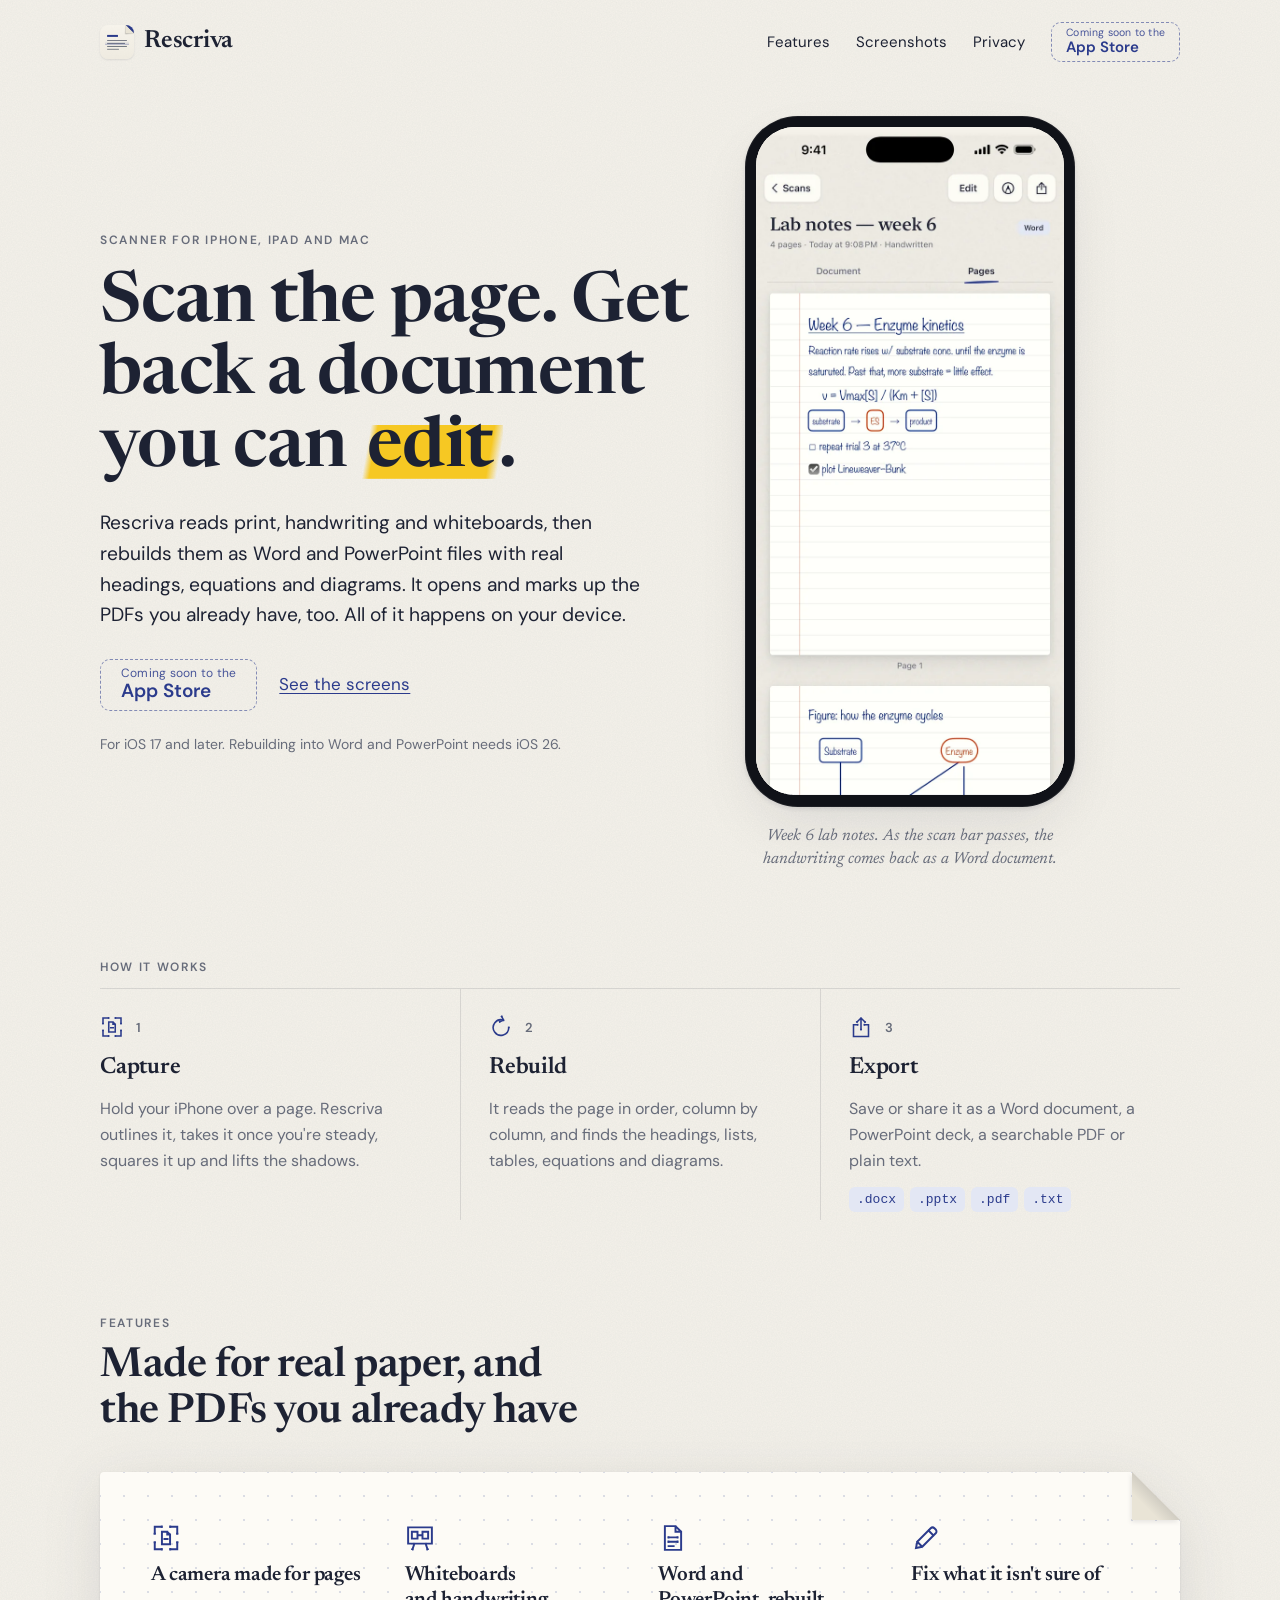
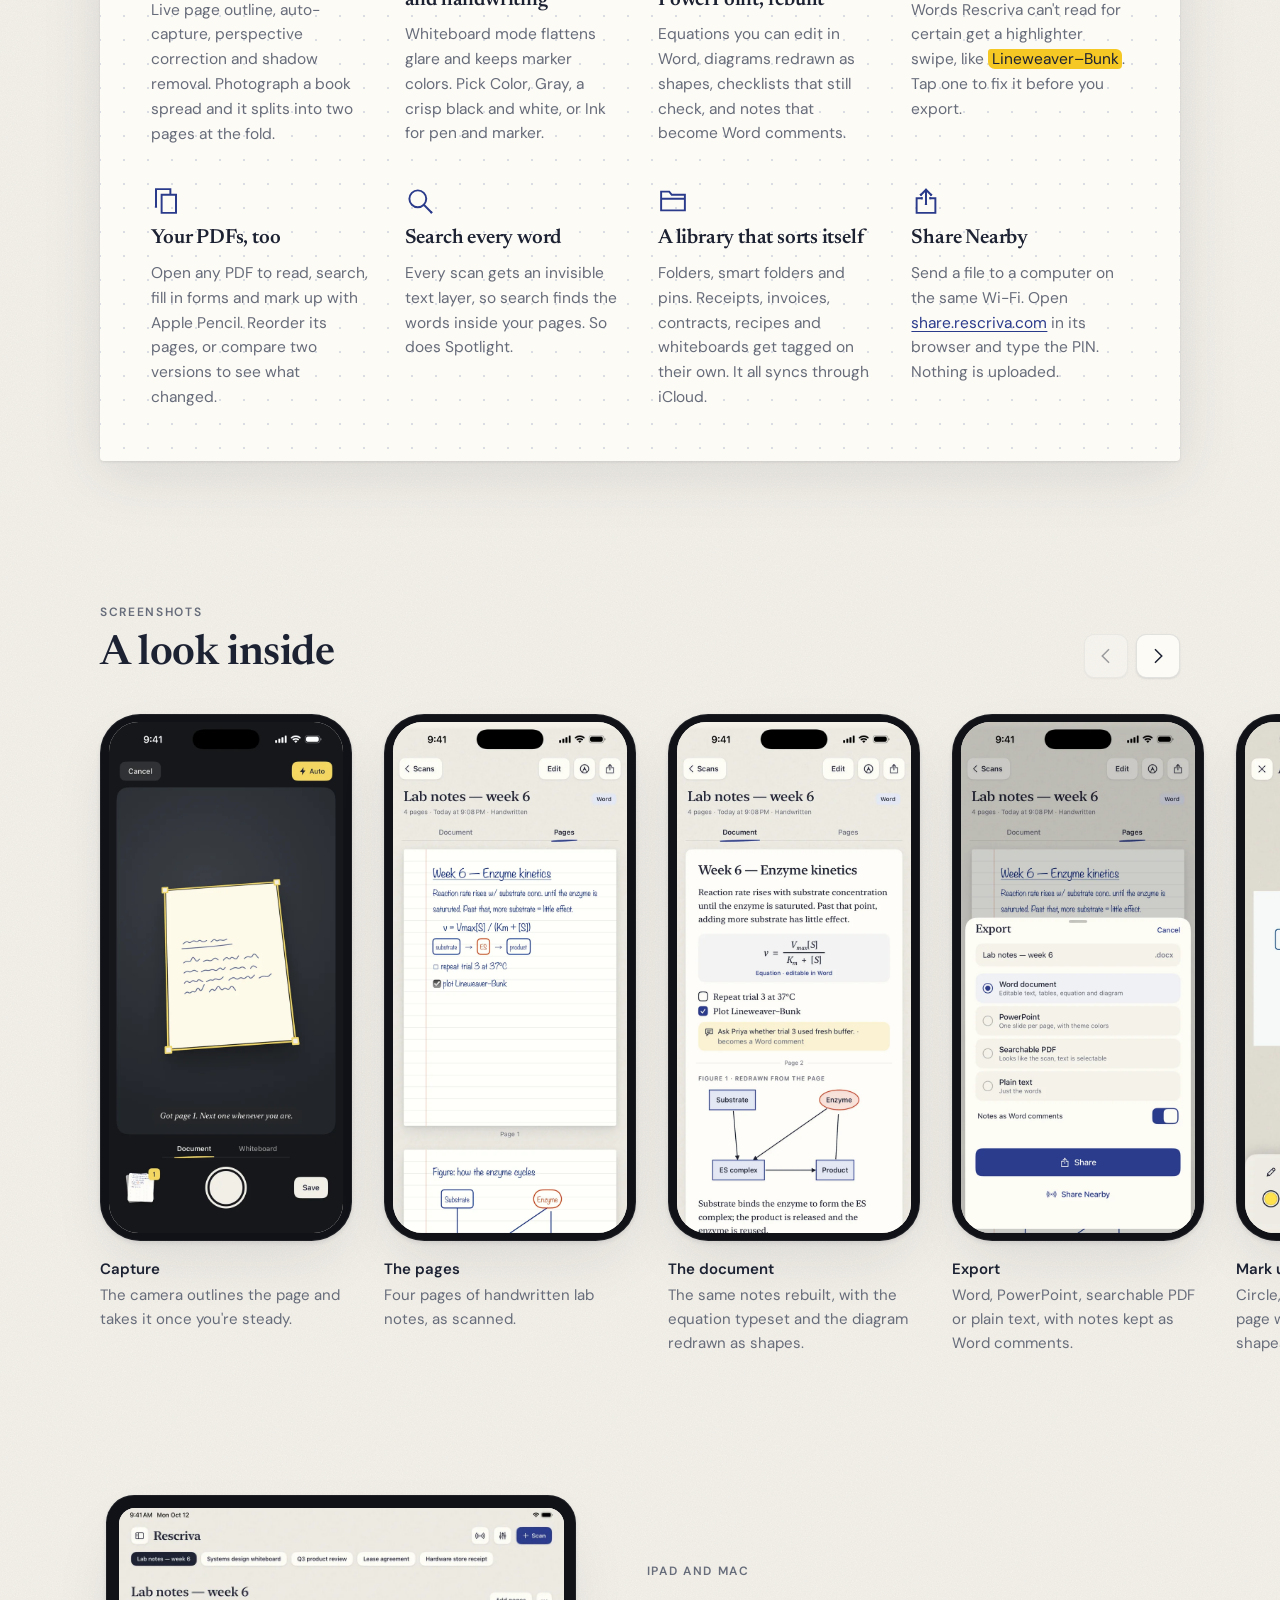
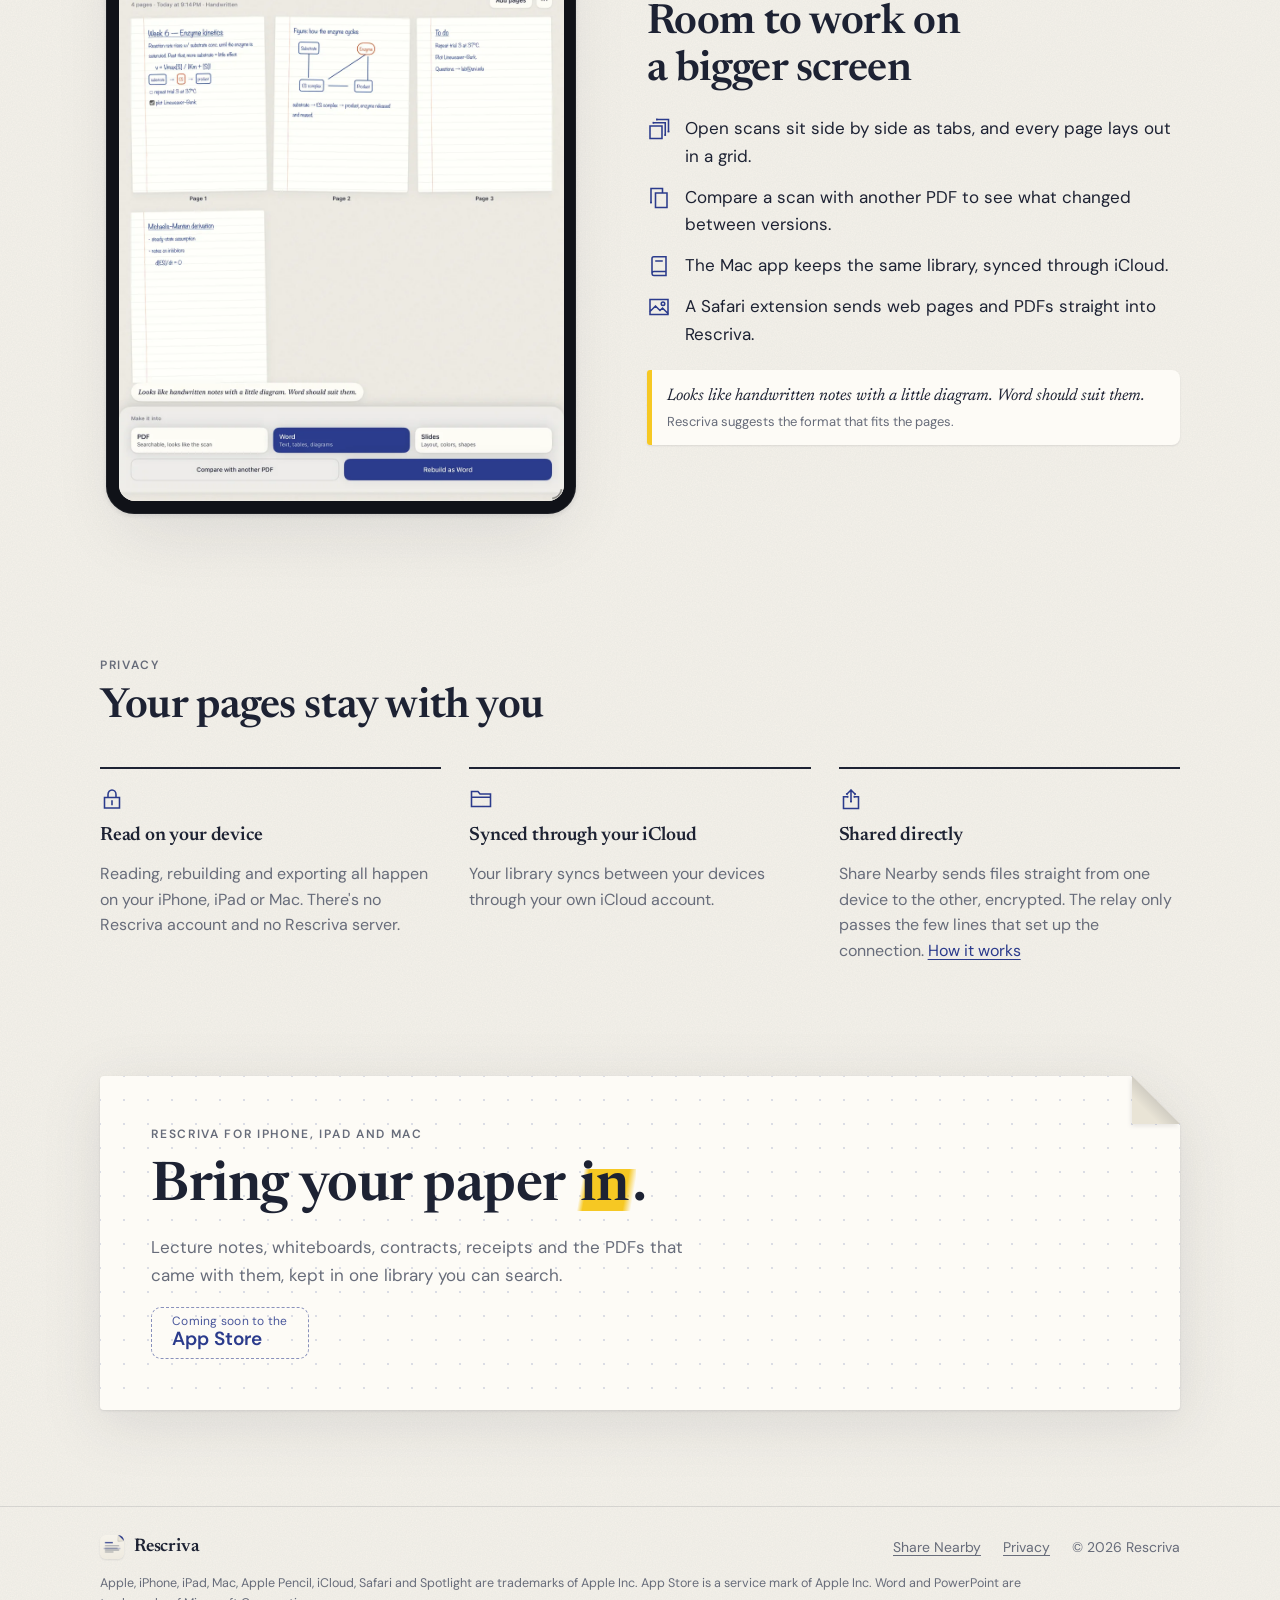
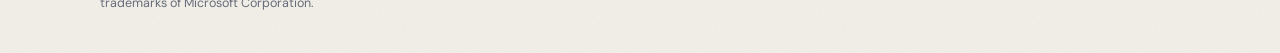
==== Website/index.html @ d802e625 "Website" ====
<!doctype html>
<html lang="en">
<head>
<meta charset="utf-8">
<meta name="viewport" content="width=device-width, initial-scale=1, viewport-fit=cover">
<title>Rescriva</title>
<meta name="description" content="Rescriva scans pages, handwriting and whiteboards on iPhone, iPad and Mac and rebuilds them as editable Word and PowerPoint files or searchable PDFs, all on your device.">
<link rel="canonical" href="https://rescriva.com/">
<meta name="theme-color" content="#F5F2EA" media="(prefers-color-scheme: light)">
<meta name="theme-color" content="#222625" media="(prefers-color-scheme: dark)">
<meta property="og:type" content="website">
<meta property="og:url" content="https://rescriva.com/">
<meta property="og:title" content="Rescriva">
<meta property="og:description" content="Scan the page. Get back a document you can edit. For iPhone, iPad and Mac.">
<meta property="og:image" content="https://rescriva.com/assets/og.png">
<meta property="og:image:width" content="1200">
<meta property="og:image:height" content="630">
<meta name="twitter:card" content="summary_large_image">
<link rel="icon" href="assets/icon.svg" type="image/svg+xml">
<link rel="apple-touch-icon" href="assets/apple-touch-icon.png">
<link rel="preconnect" href="https://fonts.googleapis.com">
<link rel="preconnect" href="https://fonts.gstatic.com" crossorigin>
<link rel="stylesheet" href="https://fonts.googleapis.com/css2?family=DM+Sans:opsz,wght@9..40,400;9..40,500;9..40,600&family=Newsreader:ital,opsz,wght@0,6..72,400;0,6..72,500;0,6..72,600;1,6..72,400&display=swap">
<style>
/* Layout: one sheet of paper on the desk. A 1120px column; the hero sets copy beside a phone,
   features sit on a dot-grid sheet with its corner folded, screenshots run along a shelf. */
:root {
  /* Colour: Rescriva's paper (light) palette, from scanner/Design/RescrivaTheme.swift */
  --stock: #F5F2EA;
  --vellum: #FDFBF6;
  --carbon: #1D2233;
  --graphite: #676C7A;
  --ink: #2B3B8C;
  --on-ink: #FDFBF6;
  --blue-pencil: #5A7BD0;
  --wash: #E3E7F4;
  --highlighter: #F6C823;
  --marker-ink: #B88A00;
  --print-ink: #1D2233;
  --flap: #E9E4D6;
  --rule: rgba(29, 34, 51, .12);
  --dot: rgba(43, 59, 140, .16);
  --shade: rgba(29, 34, 51, .10);
  --bezel: #101218;
  --grain: url("data:image/svg+xml,%3Csvg xmlns='http://www.w3.org/2000/svg' width='220' height='220'%3E%3Cfilter id='n'%3E%3CfeTurbulence type='fractalNoise' baseFrequency='.8' numOctaves='3' stitchTiles='stitch'/%3E%3CfeColorMatrix values='0 0 0 0 .11 0 0 0 0 .13 0 0 0 0 .2 0 0 0 .07 0'/%3E%3C/filter%3E%3Crect width='100%25' height='100%25' filter='url(%23n)'/%3E%3C/svg%3E");
  --light-img: block;
  --dark-img: none;

  /* Type: New York where the system has it (Apple devices), Newsreader elsewhere; DM Sans for the interface */
  --serif: ui-serif, "New York", "Newsreader", Georgia, serif;
  --sans: "DM Sans", -apple-system, BlinkMacSystemFont, "Segoe UI", Roboto, sans-serif;
  --mono: ui-monospace, "SF Mono", Menlo, Consolas, monospace;

  --radius: 10px;
  --ease: cubic-bezier(.22, .8, .24, 1);
  color-scheme: light;
}
@media (prefers-color-scheme: dark) {
  :root:not([data-theme="light"]) {
    --stock: #222625; --vellum: #2C302F; --carbon: #ECE9E1; --graphite: #A3A79F;
    --ink: #A9BAF2; --on-ink: #1D2233; --blue-pencil: #87A1EA; --wash: #343A4C;
    --highlighter: #F2D660; --marker-ink: #F2D660; --flap: #3A3F3D;
    --rule: rgba(236, 233, 225, .14); --dot: rgba(169, 186, 242, .16); --shade: rgba(0, 0, 0, .35);
    --bezel: #0B0C0E;
    --grain: url("data:image/svg+xml,%3Csvg xmlns='http://www.w3.org/2000/svg' width='220' height='220'%3E%3Cfilter id='n'%3E%3CfeTurbulence type='fractalNoise' baseFrequency='.8' numOctaves='3' stitchTiles='stitch'/%3E%3CfeColorMatrix values='0 0 0 0 .93 0 0 0 0 .91 0 0 0 0 .88 0 0 0 .05 0'/%3E%3C/filter%3E%3Crect width='100%25' height='100%25' filter='url(%23n)'/%3E%3C/svg%3E");
    --light-img: none; --dark-img: block;
    color-scheme: dark;
  }
}
:root[data-theme="dark"] {
  --stock: #222625; --vellum: #2C302F; --carbon: #ECE9E1; --graphite: #A3A79F;
  --ink: #A9BAF2; --on-ink: #1D2233; --blue-pencil: #87A1EA; --wash: #343A4C;
  --highlighter: #F2D660; --marker-ink: #F2D660; --flap: #3A3F3D;
  --rule: rgba(236, 233, 225, .14); --dot: rgba(169, 186, 242, .16); --shade: rgba(0, 0, 0, .35);
  --bezel: #0B0C0E;
  --grain: url("data:image/svg+xml,%3Csvg xmlns='http://www.w3.org/2000/svg' width='220' height='220'%3E%3Cfilter id='n'%3E%3CfeTurbulence type='fractalNoise' baseFrequency='.8' numOctaves='3' stitchTiles='stitch'/%3E%3CfeColorMatrix values='0 0 0 0 .93 0 0 0 0 .91 0 0 0 0 .88 0 0 0 .05 0'/%3E%3C/filter%3E%3Crect width='100%25' height='100%25' filter='url(%23n)'/%3E%3C/svg%3E");
  --light-img: none; --dark-img: block;
  color-scheme: dark;
}

*, *::before, *::after { box-sizing: border-box; }
html { -webkit-text-size-adjust: 100%; scroll-behavior: smooth; }
body {
  margin: 0;
  background-color: var(--stock);
  background-image: var(--grain);
  color: var(--carbon);
  font: 400 17px/1.6 var(--sans);
  -webkit-font-smoothing: antialiased;
  overflow-x: hidden;
}
img { max-width: 100%; display: block; }
a { color: var(--ink); text-decoration-thickness: 1px; text-underline-offset: .2em; }
a:hover { text-decoration-thickness: 2px; }
:focus-visible { outline: 2px solid var(--blue-pencil); outline-offset: 3px; border-radius: 4px; }
h1, h2, h3 { font-family: var(--serif); font-weight: 600; color: var(--carbon); text-wrap: balance; margin: 0; letter-spacing: -.01em; }
p { margin: 0; }

.wrap { max-width: 1120px; margin-inline: auto; padding-inline: 20px; }
.label {
  font: 600 12px/1.2 var(--sans);
  letter-spacing: .14em;
  text-transform: uppercase;
  color: var(--graphite);
}
.section { padding-block: 72px; }
.section-head { display: grid; gap: 12px; max-width: 40rem; margin-bottom: 36px; }
.section-head h2 { font-size: clamp(1.9rem, 3.4vw, 2.6rem); line-height: 1.12; }
.section-head p { color: var(--graphite); }

/* The highlighter: the one marker. Type on it is always print ink. */
mark {
  color: var(--print-ink);
  background: linear-gradient(100deg, transparent .2em, var(--highlighter) .3em, var(--highlighter) calc(100% - .25em), transparent calc(100% - .1em));
  background-size: 100% 78%;
  background-position: 0 70%;
  background-repeat: no-repeat;
  padding-inline: .14em;
  margin-inline: -.06em;
  -webkit-box-decoration-break: clone;
  box-decoration-break: clone;
}
.flag { color: var(--print-ink); background: var(--highlighter); border-radius: 3px 6px 4px 7px; padding: 0 .22em; white-space: nowrap; }

.ink { width: 24px; height: 24px; flex: none; color: var(--ink); }

/* Header */
.top { padding-block: 22px; }
.top .wrap { display: flex; align-items: center; justify-content: space-between; gap: 16px; }
.brand { display: inline-flex; align-items: center; gap: 10px; text-decoration: none; color: var(--carbon); }
.brand img { width: 34px; height: 34px; border-radius: 8px; box-shadow: 0 1px 2px var(--shade); }
.brand span { font: 600 1.55rem/1 var(--serif); letter-spacing: -.01em; }
.nav { display: flex; align-items: center; gap: 26px; font-size: 15px; }
.nav a { color: var(--carbon); text-decoration: none; }
.nav a:hover { color: var(--ink); }
@media (max-width: 640px) { .nav .nav-link { display: none; } }

/* App Store slot. "Coming soon" until APP_STORE_URL is set at the bottom of the page. */
.store {
  display: inline-flex; flex-direction: column; justify-content: center;
  min-height: 52px; padding: 7px 20px 8px;
  border-radius: var(--radius);
  background: var(--ink); color: var(--on-ink);
  text-decoration: none; line-height: 1.15;
  box-shadow: 0 1px 1px var(--shade), 0 6px 18px var(--shade);
  transition: transform .2s var(--ease), box-shadow .2s var(--ease);
}
.store:not([href]) { background: transparent; color: var(--ink); box-shadow: none; border: 1.5px dashed color-mix(in srgb, var(--ink) 55%, transparent); cursor: default; }
.store[href]:hover { transform: translateY(-1px); box-shadow: 0 1px 1px var(--shade), 0 10px 24px var(--shade); }
.store .kicker { font-size: 12px; letter-spacing: .02em; opacity: .85; }
.store .name { font: 600 19px/1.1 var(--sans); }
.store.small { min-height: 40px; padding: 4px 14px 5px; }
.store.small .kicker { font-size: 10.5px; }
.store.small .name { font-size: 15px; }

/* Hero */
.hero { padding-block: 32px 80px; }
.hero .wrap { display: grid; grid-template-columns: minmax(0, 1.15fr) minmax(0, .85fr); gap: 56px; align-items: center; }
.hero-copy { display: grid; gap: 22px; min-width: 0; }
.hero h1 { font-size: clamp(2.5rem, 5.6vw, 4.35rem); line-height: 1.04; }
.lede { font-size: clamp(1.05rem, 1.6vw, 1.2rem); color: var(--carbon); max-width: 34rem; }
.cta-row { display: flex; flex-wrap: wrap; align-items: center; gap: 14px 22px; margin-top: 6px; }
.fine { font-size: 14px; color: var(--graphite); }
@media (max-width: 860px) {
  .hero .wrap { grid-template-columns: minmax(0, 1fr); gap: 44px; }
  .hero-figure { justify-self: center; }
}

/* Devices, drawn in CSS around real screenshots */
.phone {
  width: 100%;
  padding: 3.4%;
  border-radius: 16% / 7.4%;
  background: var(--bezel);
  box-shadow: 0 0 0 1px rgba(255, 255, 255, .06) inset, 0 2px 4px var(--shade), 0 24px 60px -12px var(--shade);
}
.screen { position: relative; aspect-ratio: 660 / 1434; border-radius: 12.6% / 5.8%; overflow: hidden; background: #F5F2EA; }
.screen img { position: absolute; inset: 0; width: 100%; height: 100%; object-fit: cover; }
.screen .light { display: var(--light-img); }
.screen .dark { display: var(--dark-img); }

.hero-figure { margin: 0; width: min(330px, 80vw); display: grid; gap: 18px; }
.hero-figure figcaption, .note { font: italic 400 1.02rem/1.45 var(--serif); color: var(--graphite); }
.hero-figure figcaption { text-align: center; text-wrap: balance; }

/* The scan bar: the handwritten page is wiped away from the top as the bar passes. */
.screen .before { animation: reveal 9s infinite; }
.scanbar {
  position: absolute; left: -2%; right: -2%; top: 0; height: 4px;
  background: var(--highlighter);
  box-shadow: 0 0 16px 5px rgba(246, 200, 35, .55);
  opacity: 0;
  animation: sweep 9s infinite;
}
@keyframes reveal {
  0%, 14% { clip-path: inset(0 0 0 0); opacity: 1; animation-timing-function: cubic-bezier(.45, 0, .4, 1); }
  52% { clip-path: inset(100% 0 0 0); opacity: 1; }
  86% { clip-path: inset(100% 0 0 0); opacity: 0; }
  87% { clip-path: inset(0 0 0 0); opacity: 0; animation-timing-function: ease-out; }
  100% { clip-path: inset(0 0 0 0); opacity: 1; }
}
@keyframes sweep {
  0%, 13% { top: 0; opacity: 0; }
  14% { top: 0; opacity: 1; animation-timing-function: cubic-bezier(.45, 0, .4, 1); }
  52% { top: calc(100% - 4px); opacity: 1; }
  56%, 100% { top: calc(100% - 4px); opacity: 0; }
}
@media (prefers-reduced-motion: reduce) {
  .screen .before, .scanbar { display: none; animation: none; }
  html { scroll-behavior: auto; }
}

/* Three steps */
.steps { padding-block: 8px 24px; }
.steps ol { list-style: none; margin: 0; padding: 0; display: grid; grid-template-columns: repeat(3, minmax(0, 1fr)); border-top: 1px solid var(--rule); }
.steps li { display: grid; gap: 10px; align-content: start; padding: 26px 28px 8px 0; min-width: 0; }
.steps li + li { padding-left: 28px; border-left: 1px solid var(--rule); }
.step-top { display: flex; align-items: center; gap: 12px; }
.step-num { font: 600 13px/1 var(--sans); color: var(--graphite); font-variant-numeric: tabular-nums; }
.steps h3 { font-size: 1.45rem; }
.steps p { color: var(--graphite); font-size: 16px; }
.exts { display: flex; flex-wrap: wrap; gap: 6px; margin-top: 4px; }
.exts span { font: 500 13px/1 var(--mono); padding: 6px 8px; border-radius: 6px; background: var(--wash); color: var(--ink); }
@media (max-width: 760px) {
  .steps ol { grid-template-columns: minmax(0, 1fr); }
  .steps li, .steps li + li { padding: 22px 0 18px; border-left: 0; }
  .steps li + li { border-top: 1px solid var(--rule); }
}

/* Features: a dot-grid sheet with its top-right corner folded over */
.sheet-shadow { filter: drop-shadow(0 1px 1px var(--shade)) drop-shadow(0 12px 28px var(--shade)); }
.sheet {
  --fold: 48px;
  position: relative;
  background-color: var(--vellum);
  background-image: radial-gradient(circle, var(--dot) 1.1px, transparent 1.5px);
  background-size: 24px 24px;
  background-position: 12px 12px;
  border-radius: 4px;
  clip-path: polygon(0 0, calc(100% - var(--fold)) 0, 100% var(--fold), 100% 100%, 0 100%);
  padding: clamp(28px, 4vw, 52px);
}
.sheet::after {
  content: ""; position: absolute; top: 0; right: 0; width: var(--fold); height: var(--fold);
  background: linear-gradient(to bottom left, transparent 50%, color-mix(in srgb, var(--flap) 88%, var(--carbon)) 50%, var(--flap) 72%);
  filter: drop-shadow(-1px 2px 2px var(--shade));
}
.features-grid { display: grid; grid-template-columns: repeat(4, minmax(0, 1fr)); gap: 40px 36px; }
.feature { display: grid; gap: 10px; align-content: start; min-width: 0; }
.feature .ink { width: 30px; height: 30px; }
.feature h3 { font-size: 1.28rem; line-height: 1.2; }
.feature p { font-size: 15.5px; color: var(--graphite); }
@media (max-width: 1040px) { .features-grid { grid-template-columns: repeat(2, minmax(0, 1fr)); } }
@media (max-width: 600px) { .features-grid { grid-template-columns: minmax(0, 1fr); gap: 32px; } .sheet { --fold: 34px; } }

/* Screenshot shelf */
.shelf-head { display: flex; align-items: end; justify-content: space-between; gap: 20px; flex-wrap: wrap; }
.shelf-head .section-head { margin-bottom: 0; }
.shelf-buttons { display: flex; gap: 8px; }
.shelf-buttons button {
  width: 44px; height: 44px; display: grid; place-items: center;
  border: 1px solid var(--rule); border-radius: var(--radius);
  background: var(--vellum); color: var(--carbon); cursor: pointer;
  box-shadow: 0 1px 2px var(--shade);
}
.shelf-buttons button:hover { color: var(--ink); }
.shelf-buttons button:disabled { opacity: .4; cursor: default; }
.shelf-buttons svg { width: 20px; height: 20px; }
.shelf {
  --edge: max(20px, calc((100vw - 1080px) / 2));
  display: flex; gap: 32px;
  overflow-x: auto; overscroll-behavior-x: contain;
  scroll-snap-type: x mandatory;
  scroll-padding-inline: var(--edge);
  padding: 36px var(--edge) 28px;
  scrollbar-width: thin;
  scrollbar-color: var(--rule) transparent;
}
.shot { flex: none; width: clamp(220px, 62vw, 252px); margin: 0; display: grid; gap: 16px; align-content: start; scroll-snap-align: start; }
.shot figcaption { font-size: 15px; color: var(--graphite); }
.shot figcaption b { display: block; color: var(--carbon); font-weight: 600; margin-bottom: 2px; }
@media (max-width: 640px) { .shelf-buttons { display: none; } }

/* iPad and Mac */
.split { display: grid; grid-template-columns: minmax(0, .95fr) minmax(0, 1.05fr); gap: 64px; align-items: center; }
.tablet {
  width: min(100%, 470px);
  justify-self: center;
  padding: 2.6%;
  border-radius: 6% / 4.5%;
  background: var(--bezel);
  box-shadow: 0 0 0 1px rgba(255, 255, 255, .06) inset, 0 2px 4px var(--shade), 0 30px 70px -16px var(--shade);
}
.tablet .screen { aspect-ratio: 1032 / 1376; border-radius: 3.6% / 2.7%; }
.split-copy { display: grid; gap: 22px; min-width: 0; }
.split-copy h2 { font-size: clamp(1.9rem, 3.4vw, 2.6rem); line-height: 1.12; }
.ticks { list-style: none; margin: 0; padding: 0; display: grid; gap: 14px; }
.ticks li { display: grid; grid-template-columns: 24px minmax(0, 1fr); gap: 14px; align-items: start; }
.ticks .ink { margin-top: 2px; }
.margin-note {
  position: relative;
  padding: 14px 18px 14px 20px;
  background: var(--vellum);
  border-radius: 3px 8px 8px 3px;
  box-shadow: 0 1px 2px var(--shade);
  font: italic 400 1.05rem/1.5 var(--serif);
  color: var(--carbon);
}
.margin-note::before { content: ""; position: absolute; left: 0; top: 0; bottom: 0; width: 5px; border-radius: 3px 0 0 3px; background: var(--highlighter); }
.margin-note small { display: block; margin-top: 4px; font: 400 13px/1.4 var(--sans); font-style: normal; color: var(--graphite); }
@media (max-width: 860px) { .split { grid-template-columns: minmax(0, 1fr); gap: 44px; } .split .tablet { order: 2; } }

/* Privacy */
.privacy-grid { display: grid; grid-template-columns: repeat(3, minmax(0, 1fr)); gap: 28px; }
.privacy-grid > div { display: grid; gap: 10px; align-content: start; padding-top: 18px; border-top: 2px solid var(--carbon); min-width: 0; }
.privacy-grid h3 { font-size: 1.2rem; }
.privacy-grid p { color: var(--graphite); font-size: 16px; }
@media (max-width: 760px) { .privacy-grid { grid-template-columns: minmax(0, 1fr); } }

/* Closing */
.closing { padding-block: 40px 96px; }
.closing .sheet { display: grid; justify-items: start; gap: 18px; }
.closing h2 { font-size: clamp(2.1rem, 4.6vw, 3.4rem); line-height: 1.05; }
.closing p { max-width: 36rem; color: var(--graphite); }

/* Footer */
.foot { border-top: 1px solid var(--rule); padding-block: 28px 40px; font-size: 14px; color: var(--graphite); }
.foot .wrap { display: grid; gap: 14px; }
.foot-row { display: flex; flex-wrap: wrap; align-items: center; justify-content: space-between; gap: 12px 24px; }
.foot-links { display: flex; flex-wrap: wrap; gap: 8px 22px; }
.foot-links a { color: var(--graphite); }
.foot .brand span { font-size: 1.15rem; }
.foot .brand img { width: 24px; height: 24px; border-radius: 6px; }
.trademarks { font-size: 12.5px; max-width: 60rem; }
</style>
</head>
<body>

<svg width="0" height="0" style="position:absolute" aria-hidden="true" focusable="false">
<!-- Rescriva's pen-drawn icons, from Tools/InkIcons/generate.py -->
<symbol id="i-scan" viewBox="0 0 24 24"><path d="M3 8.5 V3 H8.5 M15.5 3 H21 V8.5 M21 15.5 V21 H15.5 M8.5 21 H3 V15.5 M8.75 7 H13 L15.25 9.25 V17 H8.75 Z M13 7 V9.25 H15.25 M10.75 12.75 H13.25" fill="none" stroke="currentColor" stroke-width="1.56" stroke-linecap="square" stroke-linejoin="miter" stroke-miterlimit="4"/><polygon points="2.22,7.798 2.002,9.28 3.905,9.28 3.78,7.798" fill="currentColor"/><polygon points="7.798,3.78 9.28,3.998 9.28,2.095 7.798,2.22" fill="currentColor"/><polygon points="16.202,2.22 14.72,2.002 14.72,3.905 16.202,3.78" fill="currentColor"/><polygon points="20.22,7.798 20.002,9.28 21.905,9.28 21.78,7.798" fill="currentColor"/><polygon points="21.78,16.202 21.998,14.72 20.095,14.72 20.22,16.202" fill="currentColor"/><polygon points="16.202,20.22 14.72,20.002 14.72,21.905 16.202,21.78" fill="currentColor"/><polygon points="7.798,21.78 9.28,21.998 9.28,20.095 7.798,20.22" fill="currentColor"/><polygon points="3.78,16.202 3.998,14.72 2.095,14.72 2.22,16.202" fill="currentColor"/></symbol>
<symbol id="i-whiteboard" viewBox="0 0 24 24"><path d="M2.5 3.5 H21.5 V16.5 H2.5 Z M7.5 16.5 L6 21 M16.5 16.5 L18 21 M5.5 7 H10 V12.5 H5.5 Z M10 9.75 H14 M14 7 H18.5 V12.5 H14 Z" fill="none" stroke="currentColor" stroke-width="1.56" stroke-linecap="square" stroke-linejoin="miter" stroke-miterlimit="4"/><polygon points="5.482,20.087 4.806,21.424 6.612,22.026 6.962,20.581" fill="currentColor"/><polygon points="17.038,20.581 17.299,22.056 19.105,21.454 18.518,20.087" fill="currentColor"/></symbol>
<symbol id="i-document" viewBox="0 0 24 24"><path d="M5.5 2.5 H14 L18.5 7 V21.5 H5.5 Z M14 2.5 V7 H18.5 M8.5 11.5 H15.5 M8.5 15 H15.5 M8.5 18.5 H12.5" fill="none" stroke="currentColor" stroke-width="1.56" stroke-linecap="square" stroke-linejoin="miter" stroke-miterlimit="4"/><polygon points="9.202,10.72 7.72,10.502 7.72,12.405 9.202,12.28" fill="currentColor"/><polygon points="14.798,12.28 16.28,12.498 16.28,10.595 14.798,10.72" fill="currentColor"/><polygon points="9.202,14.22 7.72,14.002 7.72,15.905 9.202,15.78" fill="currentColor"/><polygon points="14.798,15.78 16.28,15.998 16.28,14.095 14.798,14.22" fill="currentColor"/></symbol>
<symbol id="i-pencil" viewBox="0 0 24 24"><path d="M4 20 L5 15 L15.75 4.25 C16.6 3.4 17.9 3.4 18.75 4.25 L19.75 5.25 C20.6 6.1 20.6 7.4 19.75 8.25 L9 19 Z M14 6 L18 10 M5 15 L9 19" fill="none" stroke="currentColor" stroke-width="1.56" stroke-linecap="square" stroke-linejoin="miter" stroke-miterlimit="4"/></symbol>
<symbol id="i-copy" viewBox="0 0 24 24"><path d="M8.5 7 H20 V21.5 H8.5 Z M4 16.5 V2.5 H15.5 V7" fill="none" stroke="currentColor" stroke-width="1.56" stroke-linecap="square" stroke-linejoin="miter" stroke-miterlimit="4"/><polygon points="3.22,15.798 3.002,17.28 4.905,17.28 4.78,15.798" fill="currentColor"/></symbol>
<symbol id="i-search" viewBox="0 0 24 24"><path d="M17 10.25 C17 13.978 13.978 17 10.25 17 C6.522 17 3.5 13.978 3.5 10.25 C3.5 6.522 6.522 3.5 10.25 3.5 C13.978 3.5 17 6.522 17 10.25 Z M15.25 15.25 L21 21" fill="none" stroke="currentColor" stroke-width="1.56" stroke-linecap="square" stroke-linejoin="miter" stroke-miterlimit="4"/><polygon points="19.952,21.055 20.846,22.258 22.191,20.912 21.055,19.952" fill="currentColor"/></symbol>
<symbol id="i-folder" viewBox="0 0 24 24"><path d="M2.5 4.5 H9 L11 7 H21.5 V19.5 H2.5 Z M2.5 10.25 H21.5" fill="none" stroke="currentColor" stroke-width="1.56" stroke-linecap="square" stroke-linejoin="miter" stroke-miterlimit="4"/></symbol>
<symbol id="i-share" viewBox="0 0 24 24"><path d="M12 3 V14.5 M8 7 L12 3 L16 7 M8.5 9.75 H4.5 V21.5 H19.5 V9.75 H15.5" fill="none" stroke="currentColor" stroke-width="1.56" stroke-linecap="square" stroke-linejoin="miter" stroke-miterlimit="4"/><polygon points="11.22,13.798 11.002,15.28 12.905,15.28 12.78,13.798" fill="currentColor"/><polygon points="7.945,5.952 6.742,6.846 8.088,8.191 9.048,7.055" fill="currentColor"/><polygon points="14.952,7.055 15.846,8.258 17.191,6.912 16.055,5.952" fill="currentColor"/><polygon points="7.798,10.53 9.28,10.748 9.28,8.845 7.798,8.97" fill="currentColor"/><polygon points="16.202,8.97 14.72,8.752 14.72,10.655 16.202,10.53" fill="currentColor"/></symbol>
<symbol id="i-rebuild" viewBox="0 0 24 24"><path d="M19.75 12.5 C19.75 15.882 17.556 18.874 14.33 19.891 C11.105 20.908 7.592 19.716 5.652 16.945 C3.711 14.174 3.792 10.466 5.852 7.782 C7.911 5.099 11.472 4.061 14.651 5.217 M12.679 1.509 L14.651 5.217 L10.756 6.791" fill="none" stroke="currentColor" stroke-width="1.56" stroke-linecap="square" stroke-linejoin="miter" stroke-miterlimit="4"/><polygon points="20.53,13.202 20.748,11.72 18.845,11.72 18.97,13.202" fill="currentColor"/><polygon points="13.697,1.763 13.194,0.352 11.514,1.245 12.32,2.495" fill="currentColor"/><polygon points="11.115,5.805 9.659,6.158 10.372,7.922 11.699,7.251" fill="currentColor"/></symbol>
<symbol id="i-stack" viewBox="0 0 24 24"><path d="M3 9 H15 V21.5 H3 Z M6.5 5.75 H18.25 V18 M10 2.5 H21.5 V14.5" fill="none" stroke="currentColor" stroke-width="1.56" stroke-linecap="square" stroke-linejoin="miter" stroke-miterlimit="4"/><polygon points="7.202,4.97 5.72,4.752 5.72,6.655 7.202,6.53" fill="currentColor"/><polygon points="17.47,17.298 17.252,18.78 19.155,18.78 19.03,17.298" fill="currentColor"/><polygon points="10.702,1.72 9.22,1.502 9.22,3.405 10.702,3.28" fill="currentColor"/><polygon points="20.72,13.798 20.502,15.28 22.405,15.28 22.28,13.798" fill="currentColor"/></symbol>
<symbol id="i-book" viewBox="0 0 24 24"><path d="M6.75 2.75 H19 V17.5 H7 C5.9 17.5 5 18.4 5 19.5 V4.5 C5 3.5 5.75 2.75 6.75 2.75 Z M5 19.5 C5 20.6 5.9 21.5 7 21.5 H19 V17.5 M9 7 H15" fill="none" stroke="currentColor" stroke-width="1.56" stroke-linecap="square" stroke-linejoin="miter" stroke-miterlimit="4"/></symbol>
<symbol id="i-photo" viewBox="0 0 24 24"><path d="M3 4.5 H21 V19.5 H3 Z M3 16.5 L8.5 11 L13 15.5 L15.5 13 L21 18.5 M17.75 8.75 C17.75 9.716 16.966 10.5 16 10.5 C15.034 10.5 14.25 9.716 14.25 8.75 C14.25 7.784 15.034 7 16 7 C16.966 7 17.75 7.784 17.75 8.75 Z" fill="none" stroke="currentColor" stroke-width="1.56" stroke-linecap="square" stroke-linejoin="miter" stroke-miterlimit="4"/></symbol>
<symbol id="i-lock" viewBox="0 0 24 24"><path d="M4.5 10.5 H19.5 V21 H4.5 Z M8 10.5 V7.5 C8 5 9.8 3 12 3 C14.2 3 16 5 16 7.5 V10.5 M12 14 V17.5" fill="none" stroke="currentColor" stroke-width="1.56" stroke-linecap="square" stroke-linejoin="miter" stroke-miterlimit="4"/></symbol>
</svg>

<header class="top">
  <div class="wrap">
    <a class="brand" href="#top" aria-label="Rescriva home">
      <img src="assets/app-icon.png" alt="" width="34" height="34">
      <span>Rescriva</span>
    </a>
    <nav class="nav" aria-label="Sections">
      <a class="nav-link" href="#features">Features</a>
      <a class="nav-link" href="#screenshots">Screenshots</a>
      <a class="nav-link" href="#privacy">Privacy</a>
      <a class="store small" data-store aria-disabled="true">
        <span class="kicker">Coming soon to the</span>
        <span class="name">App Store</span>
      </a>
    </nav>
  </div>
</header>

<main id="top">

<section class="hero">
  <div class="wrap">
    <div class="hero-copy">
      <p class="label">Scanner for iPhone, iPad and Mac</p>
      <h1>Scan the page. Get back a document you can <mark>edit</mark>.</h1>
      <p class="lede">Rescriva reads print, handwriting and whiteboards, then rebuilds them as Word and PowerPoint files with real headings, equations and diagrams. It opens and marks up the PDFs you already have, too. All of it happens on your device.</p>
      <div class="cta-row">
        <a class="store" data-store aria-disabled="true">
          <span class="kicker">Coming soon to the</span>
          <span class="name">App Store</span>
        </a>
        <a href="#screenshots">See the screens</a>
      </div>
      <p class="fine">For iOS 17 and later. Rebuilding into Word and PowerPoint needs iOS 26.</p>
    </div>

    <figure class="hero-figure">
      <div class="phone">
        <div class="screen">
          <img src="screens/document.webp" alt="Rescriva showing week 6 lab notes rebuilt as a Word document: a heading, a paragraph, the Michaelis–Menten equation, a checklist and a note." width="660" height="1434" fetchpriority="high">
          <img class="before" src="screens/handwritten.webp" alt="" width="660" height="1434" fetchpriority="high">
          <span class="scanbar" aria-hidden="true"></span>
        </div>
      </div>
      <figcaption>Week 6 lab notes. As the scan bar passes, the handwriting comes back as a Word document.</figcaption>
    </figure>
  </div>
</section>

<section class="steps" aria-labelledby="how-title">
  <div class="wrap">
    <h2 id="how-title" class="label" style="margin-bottom:14px">How it works</h2>
    <ol>
      <li>
        <div class="step-top"><svg class="ink" aria-hidden="true"><use href="#i-scan"/></svg><span class="step-num">1</span></div>
        <h3>Capture</h3>
        <p>Hold your iPhone over a page. Rescriva outlines it, takes it once you're steady, squares it up and lifts the shadows.</p>
      </li>
      <li>
        <div class="step-top"><svg class="ink" aria-hidden="true"><use href="#i-rebuild"/></svg><span class="step-num">2</span></div>
        <h3>Rebuild</h3>
        <p>It reads the page in order, column by column, and finds the headings, lists, tables, equations and diagrams.</p>
      </li>
      <li>
        <div class="step-top"><svg class="ink" aria-hidden="true"><use href="#i-share"/></svg><span class="step-num">3</span></div>
        <h3>Export</h3>
        <p>Save or share it as a Word document, a PowerPoint deck, a searchable PDF or plain text.</p>
        <div class="exts" aria-label="File types"><span>.docx</span><span>.pptx</span><span>.pdf</span><span>.txt</span></div>
      </li>
    </ol>
  </div>
</section>

<section class="section" id="features" aria-labelledby="features-title">
  <div class="wrap">
    <div class="section-head">
      <p class="label">Features</p>
      <h2 id="features-title">Made for real paper, and the PDFs you already have</h2>
    </div>
    <div class="sheet-shadow">
      <div class="sheet">
        <div class="features-grid">
          <article class="feature">
            <svg class="ink" aria-hidden="true"><use href="#i-scan"/></svg>
            <h3>A camera made for pages</h3>
            <p>Live page outline, auto-capture, perspective correction and shadow removal. Photograph a book spread and it splits into two pages at the fold.</p>
          </article>
          <article class="feature">
            <svg class="ink" aria-hidden="true"><use href="#i-whiteboard"/></svg>
            <h3>Whiteboards and handwriting</h3>
            <p>Whiteboard mode flattens glare and keeps marker colors. Pick Color, Gray, a crisp black and white, or Ink for pen and marker.</p>
          </article>
          <article class="feature">
            <svg class="ink" aria-hidden="true"><use href="#i-document"/></svg>
            <h3>Word and PowerPoint, rebuilt</h3>
            <p>Equations you can edit in Word, diagrams redrawn as shapes, checklists that still check, and notes that become Word comments.</p>
          </article>
          <article class="feature">
            <svg class="ink" aria-hidden="true"><use href="#i-pencil"/></svg>
            <h3>Fix what it isn't sure of</h3>
            <p>Words Rescriva can't read for certain get a highlighter swipe, like <span class="flag">Lineweaver–Bunk</span>. Tap one to fix it before you export.</p>
          </article>
          <article class="feature">
            <svg class="ink" aria-hidden="true"><use href="#i-copy"/></svg>
            <h3>Your PDFs, too</h3>
            <p>Open any PDF to read, search, fill in forms and mark up with Apple Pencil. Reorder its pages, or compare two versions to see what changed.</p>
          </article>
          <article class="feature">
            <svg class="ink" aria-hidden="true"><use href="#i-search"/></svg>
            <h3>Search every word</h3>
            <p>Every scan gets an invisible text layer, so search finds the words inside your pages. So does Spotlight.</p>
          </article>
          <article class="feature">
            <svg class="ink" aria-hidden="true"><use href="#i-folder"/></svg>
            <h3>A library that sorts itself</h3>
            <p>Folders, smart folders and pins. Receipts, invoices, contracts, recipes and whiteboards get tagged on their own. It all syncs through iCloud.</p>
          </article>
          <article class="feature">
            <svg class="ink" aria-hidden="true"><use href="#i-share"/></svg>
            <h3>Share Nearby</h3>
            <p>Send a file to a computer on the same Wi-Fi. Open <a href="https://share.rescriva.com">share.rescriva.com</a> in its browser and type the PIN. Nothing is uploaded.</p>
          </article>
        </div>
      </div>
    </div>
  </div>
</section>

<section class="section" id="screenshots" aria-labelledby="screens-title" style="padding-bottom:40px">
  <div class="wrap shelf-head">
    <div class="section-head">
      <p class="label">Screenshots</p>
      <h2 id="screens-title">A look inside</h2>
    </div>
    <div class="shelf-buttons">
      <button type="button" id="shelf-prev" aria-label="Previous screenshots" disabled><svg viewBox="0 0 24 24" aria-hidden="true"><path d="M15 4.5 L7.5 12 L15 19.5" fill="none" stroke="currentColor" stroke-width="1.8" stroke-linecap="square"/></svg></button>
      <button type="button" id="shelf-next" aria-label="Next screenshots"><svg viewBox="0 0 24 24" aria-hidden="true"><path d="M9 4.5 L16.5 12 L9 19.5" fill="none" stroke="currentColor" stroke-width="1.8" stroke-linecap="square"/></svg></button>
    </div>
  </div>
  <div class="shelf" id="shelf" tabindex="0" role="region" aria-label="Screenshots, scroll sideways for more">
    <figure class="shot">
      <div class="phone"><div class="screen"><img src="screens/camera.webp" alt="The camera with a handwritten page squared up and the message: Got page 1. Next one whenever you are." width="660" height="1434" loading="lazy"></div></div>
      <figcaption><b>Capture</b>The camera outlines the page and takes it once you're steady.</figcaption>
    </figure>
    <figure class="shot">
      <div class="phone"><div class="screen"><img src="screens/handwritten.webp" alt="A handwritten page of lab notes on ruled paper, as scanned." width="660" height="1434" loading="lazy"></div></div>
      <figcaption><b>The pages</b>Four pages of handwritten lab notes, as scanned.</figcaption>
    </figure>
    <figure class="shot">
      <div class="phone"><div class="screen">
        <img class="light" src="screens/document.webp" alt="The same notes rebuilt as a document, with a typeset equation, a checklist, a note and a redrawn diagram." width="660" height="1434" loading="lazy">
        <img class="dark" src="screens/document-dark.webp" alt="The same notes rebuilt as a document, with a typeset equation, a checklist, a note and a redrawn diagram." width="660" height="1434" loading="lazy">
      </div></div>
      <figcaption><b>The document</b>The same notes rebuilt, with the equation typeset and the diagram redrawn as shapes.</figcaption>
    </figure>
    <figure class="shot">
      <div class="phone"><div class="screen"><img src="screens/export.webp" alt="The Export sheet offering Word document, PowerPoint, Searchable PDF and Plain text, with notes as Word comments switched on." width="660" height="1434" loading="lazy"></div></div>
      <figcaption><b>Export</b>Word, PowerPoint, searchable PDF or plain text, with notes kept as Word comments.</figcaption>
    </figure>
    <figure class="shot">
      <div class="phone"><div class="screen"><img src="screens/markup.webp" alt="Annotating a whiteboard scan: a red circle around one box and a yellow highlight on a line of text." width="660" height="1434" loading="lazy"></div></div>
      <figcaption><b>Mark up</b>Circle, highlight and draw on any page with pens, highlighters and shapes.</figcaption>
    </figure>
    <figure class="shot">
      <div class="phone"><div class="screen">
        <img class="light" src="screens/all-scans.webp" alt="All Scans: a grid of page thumbnails labelled Word, Slides and PDF, with tags such as #exam, #todo and #contract." width="660" height="1434" loading="lazy">
        <img class="dark" src="screens/all-scans-dark.webp" alt="All Scans: a grid of page thumbnails labelled Word, Slides and PDF, with tags such as #exam, #todo and #contract." width="660" height="1434" loading="lazy">
      </div></div>
      <figcaption><b>All your scans</b>Every scan in one place, with pins, favorites and tags.</figcaption>
    </figure>
    <figure class="shot">
      <div class="phone"><div class="screen">
        <img class="light" src="screens/library.webp" alt="The library home: search every word you've scanned, All Scans, Favorites, a smart folder and folders for Biology 201, Home and Work." width="660" height="1434" loading="lazy">
        <img class="dark" src="screens/library-dark.webp" alt="The library home: search every word you've scanned, All Scans, Favorites, a smart folder and folders for Biology 201, Home and Work." width="660" height="1434" loading="lazy">
      </div></div>
      <figcaption><b>The library</b>Folders, smart folders, and search across every word you've scanned.</figcaption>
    </figure>
  </div>
</section>

<section class="section" id="ipad" aria-labelledby="ipad-title">
  <div class="wrap split">
    <div class="tablet">
      <div class="screen"><img src="screens/ipad.webp" alt="Rescriva on iPad: open scans as tabs across the top, four handwritten pages in a grid, and choices to make the scan into a PDF, a Word document or slides." width="1032" height="1376" loading="lazy"></div>
    </div>
    <div class="split-copy">
      <p class="label">iPad and Mac</p>
      <h2 id="ipad-title">Room to work on a bigger screen</h2>
      <ul class="ticks">
        <li><svg class="ink" aria-hidden="true"><use href="#i-stack"/></svg><p>Open scans sit side by side as tabs, and every page lays out in a grid.</p></li>
        <li><svg class="ink" aria-hidden="true"><use href="#i-copy"/></svg><p>Compare a scan with another PDF to see what changed between versions.</p></li>
        <li><svg class="ink" aria-hidden="true"><use href="#i-book"/></svg><p>The Mac app keeps the same library, synced through iCloud.</p></li>
        <li><svg class="ink" aria-hidden="true"><use href="#i-photo"/></svg><p>A Safari extension sends web pages and PDFs straight into Rescriva.</p></li>
      </ul>
      <p class="margin-note">Looks like handwritten notes with a little diagram. Word should suit them.<small>Rescriva suggests the format that fits the pages.</small></p>
    </div>
  </div>
</section>

<section class="section" id="privacy" aria-labelledby="privacy-title">
  <div class="wrap">
    <div class="section-head">
      <p class="label">Privacy</p>
      <h2 id="privacy-title">Your pages stay with you</h2>
    </div>
    <div class="privacy-grid">
      <div>
        <svg class="ink" aria-hidden="true"><use href="#i-lock"/></svg>
        <h3>Read on your device</h3>
        <p>Reading, rebuilding and exporting all happen on your iPhone, iPad or Mac. There's no Rescriva account and no Rescriva server.</p>
      </div>
      <div>
        <svg class="ink" aria-hidden="true"><use href="#i-folder"/></svg>
        <h3>Synced through your iCloud</h3>
        <p>Your library syncs between your devices through your own iCloud account.</p>
      </div>
      <div>
        <svg class="ink" aria-hidden="true"><use href="#i-share"/></svg>
        <h3>Shared directly</h3>
        <p>Share Nearby sends files straight from one device to the other, encrypted. The relay only passes the few lines that set up the connection. <a href="https://github.com/bowman-mw/rescriva-share/blob/main/PROTOCOL.md">How it works</a></p>
      </div>
    </div>
  </div>
</section>

<section class="closing" id="get" aria-labelledby="get-title">
  <div class="wrap">
    <div class="sheet-shadow">
      <div class="sheet">
        <p class="label">Rescriva for iPhone, iPad and Mac</p>
        <h2 id="get-title">Bring your paper <mark>in</mark>.</h2>
        <p>Lecture notes, whiteboards, contracts, receipts and the PDFs that came with them, kept in one library you can search.</p>
        <a class="store" data-store aria-disabled="true">
          <span class="kicker">Coming soon to the</span>
          <span class="name">App Store</span>
        </a>
      </div>
    </div>
  </div>
</section>

</main>

<footer class="foot">
  <div class="wrap">
    <div class="foot-row">
      <a class="brand" href="#top"><img src="assets/app-icon.png" alt="" width="24" height="24"><span>Rescriva</span></a>
      <nav class="foot-links" aria-label="More">
        <a href="https://share.rescriva.com">Share Nearby</a>
        <a href="#privacy">Privacy</a>
        <span>© 2026 Rescriva</span>
      </nav>
    </div>
    <p class="trademarks">Apple, iPhone, iPad, Mac, Apple Pencil, iCloud, Safari and Spotlight are trademarks of Apple Inc. App Store is a service mark of Apple Inc. Word and PowerPoint are trademarks of Microsoft Corporation.</p>
  </div>
</footer>

<script>
  // When Rescriva is live, paste its App Store link here, for example
  // "https://apps.apple.com/app/rescriva/id0000000000". Every App Store button on the page switches over.
  const APP_STORE_URL = "";

  if (APP_STORE_URL) {
    for (const a of document.querySelectorAll("[data-store]")) {
      a.href = APP_STORE_URL;
      a.removeAttribute("aria-disabled");
      a.querySelector(".kicker").textContent = "Download on the";
    }
  }

  // Screenshot shelf arrows
  const shelf = document.getElementById("shelf");
  const prev = document.getElementById("shelf-prev");
  const next = document.getElementById("shelf-next");
  const step = () => { const s = shelf.querySelector(".shot"); return s ? s.getBoundingClientRect().width + 32 : 280; };
  const update = () => {
    prev.disabled = shelf.scrollLeft < 8;
    next.disabled = shelf.scrollLeft + shelf.clientWidth > shelf.scrollWidth - 8;
  };
  prev.addEventListener("click", () => shelf.scrollBy({ left: -step() * 2, behavior: "smooth" }));
  next.addEventListener("click", () => shelf.scrollBy({ left: step() * 2, behavior: "smooth" }));
  shelf.addEventListener("scroll", update, { passive: true });
  addEventListener("resize", update);
  update();
</script>
</body>
</html>
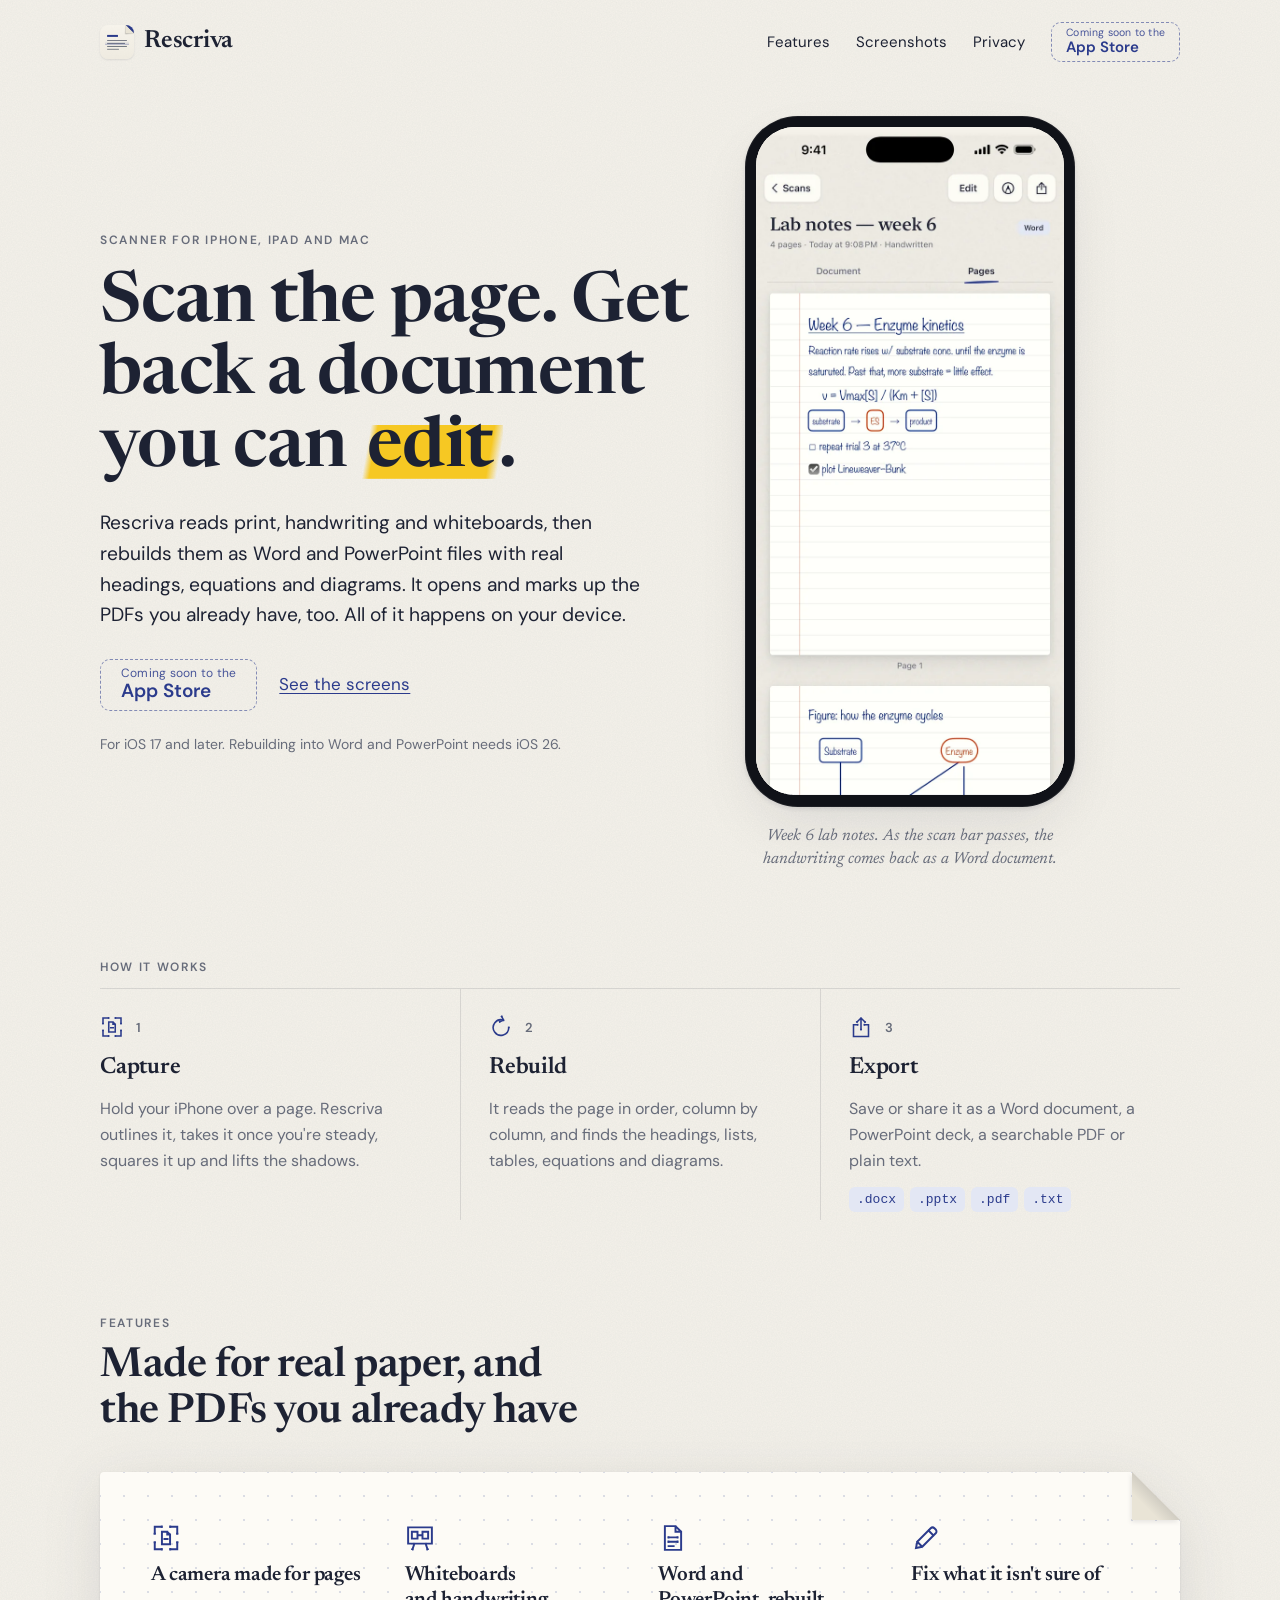
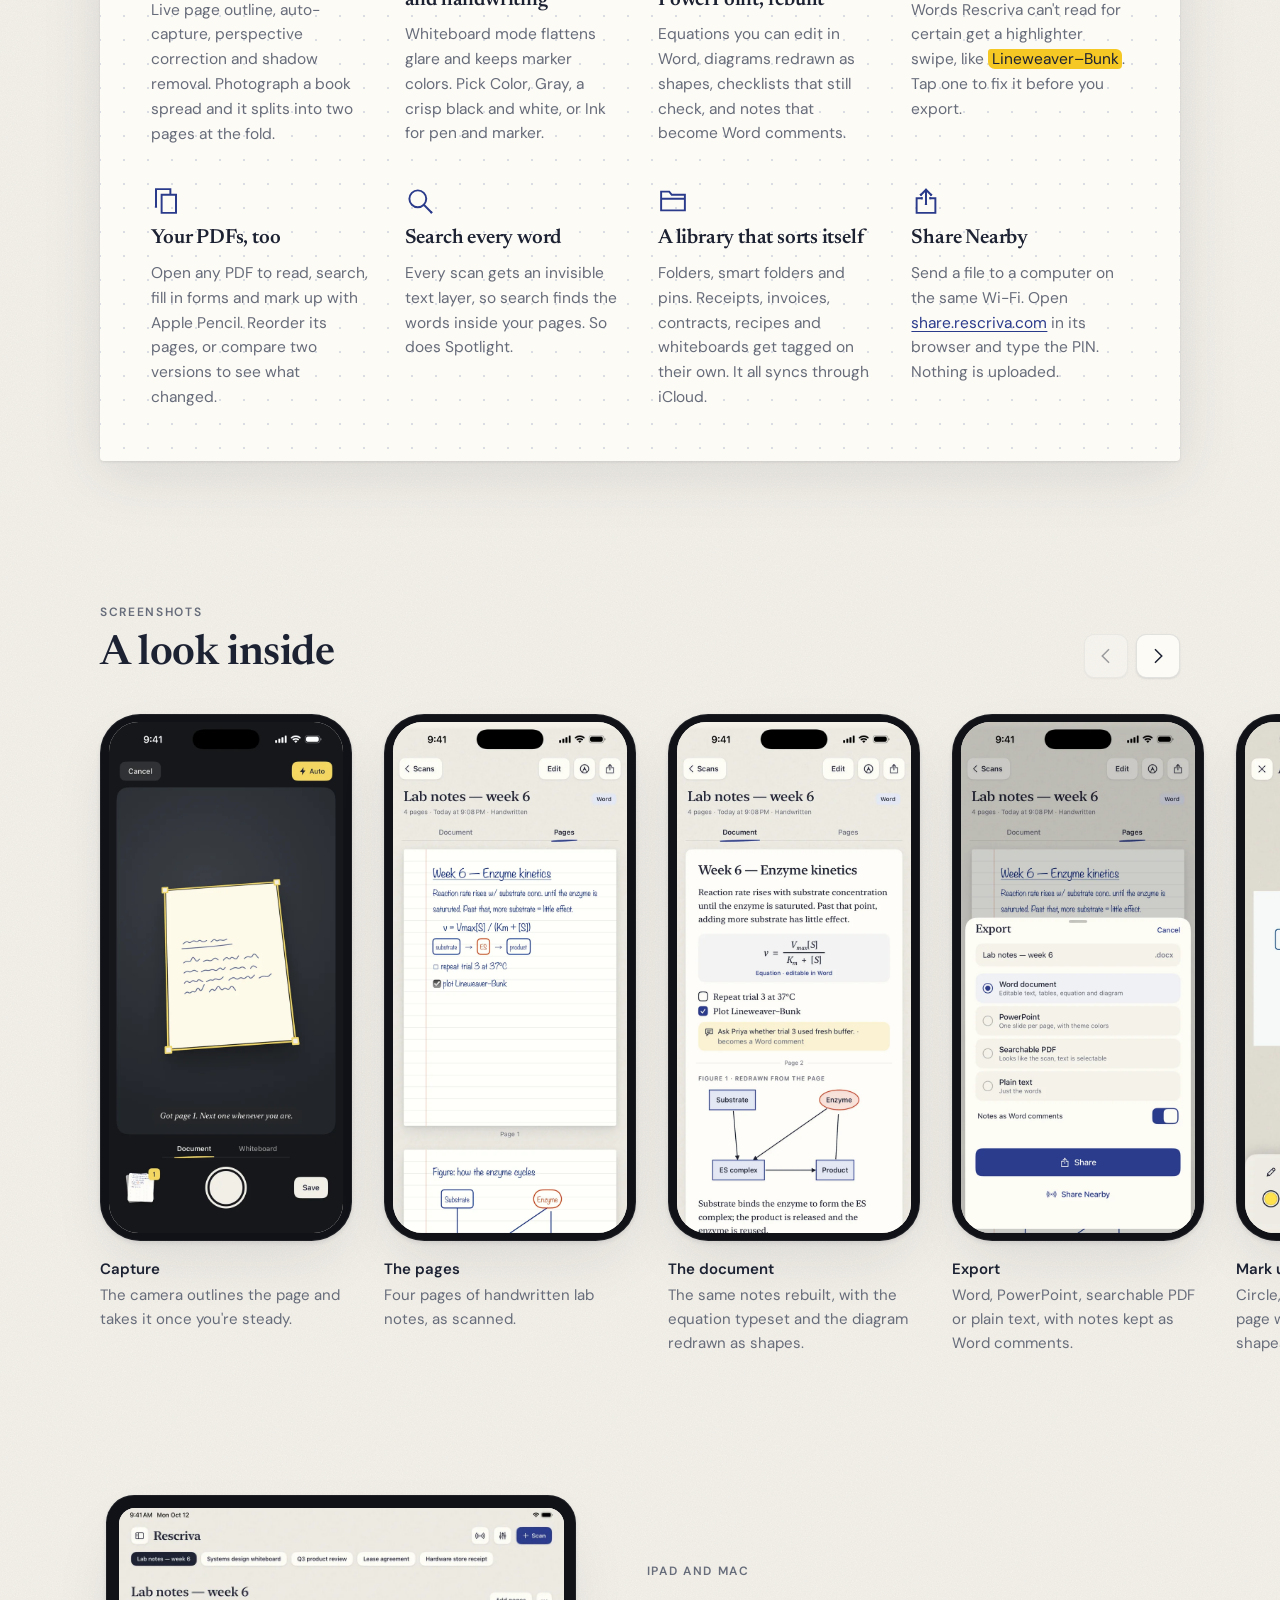
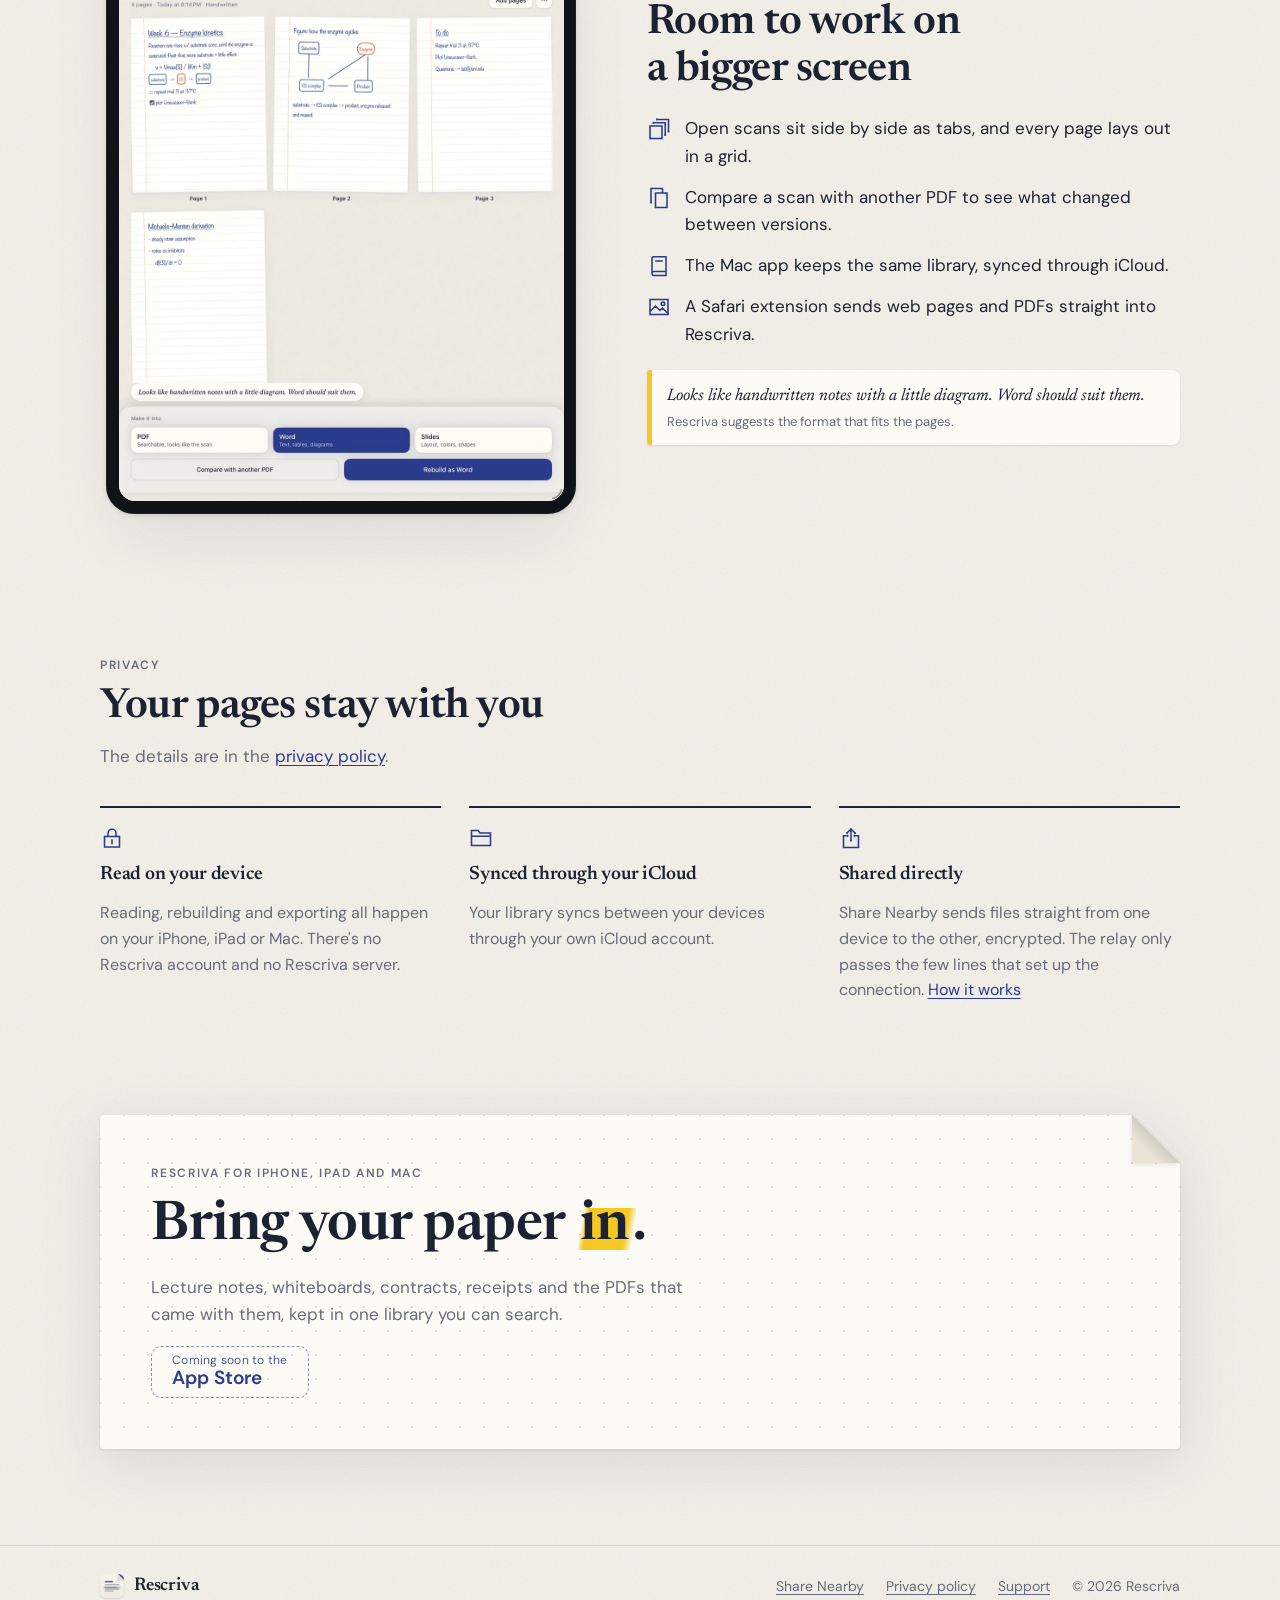
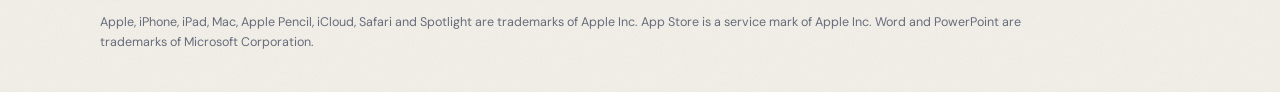
==== commit 54823b3f: "Website: privacy policy, support and 404 pages; deploy Website/ with Actions GitHub Pages was publis" ====
--- a/Website/index.html
+++ b/Website/index.html
@@ -18,321 +18,7 @@
 <meta name="twitter:card" content="summary_large_image">
 <link rel="icon" href="assets/icon.svg" type="image/svg+xml">
 <link rel="apple-touch-icon" href="assets/apple-touch-icon.png">
-<link rel="preconnect" href="https://fonts.googleapis.com">
-<link rel="preconnect" href="https://fonts.gstatic.com" crossorigin>
-<link rel="stylesheet" href="https://fonts.googleapis.com/css2?family=DM+Sans:opsz,wght@9..40,400;9..40,500;9..40,600&family=Newsreader:ital,opsz,wght@0,6..72,400;0,6..72,500;0,6..72,600;1,6..72,400&display=swap">
-<style>
-/* Layout: one sheet of paper on the desk. A 1120px column; the hero sets copy beside a phone,
-   features sit on a dot-grid sheet with its corner folded, screenshots run along a shelf. */
-:root {
-  /* Colour: Rescriva's paper (light) palette, from scanner/Design/RescrivaTheme.swift */
-  --stock: #F5F2EA;
-  --vellum: #FDFBF6;
-  --carbon: #1D2233;
-  --graphite: #676C7A;
-  --ink: #2B3B8C;
-  --on-ink: #FDFBF6;
-  --blue-pencil: #5A7BD0;
-  --wash: #E3E7F4;
-  --highlighter: #F6C823;
-  --marker-ink: #B88A00;
-  --print-ink: #1D2233;
-  --flap: #E9E4D6;
-  --rule: rgba(29, 34, 51, .12);
-  --dot: rgba(43, 59, 140, .16);
-  --shade: rgba(29, 34, 51, .10);
-  --bezel: #101218;
-  --grain: url("data:image/svg+xml,%3Csvg xmlns='http://www.w3.org/2000/svg' width='220' height='220'%3E%3Cfilter id='n'%3E%3CfeTurbulence type='fractalNoise' baseFrequency='.8' numOctaves='3' stitchTiles='stitch'/%3E%3CfeColorMatrix values='0 0 0 0 .11 0 0 0 0 .13 0 0 0 0 .2 0 0 0 .07 0'/%3E%3C/filter%3E%3Crect width='100%25' height='100%25' filter='url(%23n)'/%3E%3C/svg%3E");
-  --light-img: block;
-  --dark-img: none;
-
-  /* Type: New York where the system has it (Apple devices), Newsreader elsewhere; DM Sans for the interface */
-  --serif: ui-serif, "New York", "Newsreader", Georgia, serif;
-  --sans: "DM Sans", -apple-system, BlinkMacSystemFont, "Segoe UI", Roboto, sans-serif;
-  --mono: ui-monospace, "SF Mono", Menlo, Consolas, monospace;
-
-  --radius: 10px;
-  --ease: cubic-bezier(.22, .8, .24, 1);
-  color-scheme: light;
-}
-@media (prefers-color-scheme: dark) {
-  :root:not([data-theme="light"]) {
-    --stock: #222625; --vellum: #2C302F; --carbon: #ECE9E1; --graphite: #A3A79F;
-    --ink: #A9BAF2; --on-ink: #1D2233; --blue-pencil: #87A1EA; --wash: #343A4C;
-    --highlighter: #F2D660; --marker-ink: #F2D660; --flap: #3A3F3D;
-    --rule: rgba(236, 233, 225, .14); --dot: rgba(169, 186, 242, .16); --shade: rgba(0, 0, 0, .35);
-    --bezel: #0B0C0E;
-    --grain: url("data:image/svg+xml,%3Csvg xmlns='http://www.w3.org/2000/svg' width='220' height='220'%3E%3Cfilter id='n'%3E%3CfeTurbulence type='fractalNoise' baseFrequency='.8' numOctaves='3' stitchTiles='stitch'/%3E%3CfeColorMatrix values='0 0 0 0 .93 0 0 0 0 .91 0 0 0 0 .88 0 0 0 .05 0'/%3E%3C/filter%3E%3Crect width='100%25' height='100%25' filter='url(%23n)'/%3E%3C/svg%3E");
-    --light-img: none; --dark-img: block;
-    color-scheme: dark;
-  }
-}
-:root[data-theme="dark"] {
-  --stock: #222625; --vellum: #2C302F; --carbon: #ECE9E1; --graphite: #A3A79F;
-  --ink: #A9BAF2; --on-ink: #1D2233; --blue-pencil: #87A1EA; --wash: #343A4C;
-  --highlighter: #F2D660; --marker-ink: #F2D660; --flap: #3A3F3D;
-  --rule: rgba(236, 233, 225, .14); --dot: rgba(169, 186, 242, .16); --shade: rgba(0, 0, 0, .35);
-  --bezel: #0B0C0E;
-  --grain: url("data:image/svg+xml,%3Csvg xmlns='http://www.w3.org/2000/svg' width='220' height='220'%3E%3Cfilter id='n'%3E%3CfeTurbulence type='fractalNoise' baseFrequency='.8' numOctaves='3' stitchTiles='stitch'/%3E%3CfeColorMatrix values='0 0 0 0 .93 0 0 0 0 .91 0 0 0 0 .88 0 0 0 .05 0'/%3E%3C/filter%3E%3Crect width='100%25' height='100%25' filter='url(%23n)'/%3E%3C/svg%3E");
-  --light-img: none; --dark-img: block;
-  color-scheme: dark;
-}
-
-*, *::before, *::after { box-sizing: border-box; }
-html { -webkit-text-size-adjust: 100%; scroll-behavior: smooth; }
-body {
-  margin: 0;
-  background-color: var(--stock);
-  background-image: var(--grain);
-  color: var(--carbon);
-  font: 400 17px/1.6 var(--sans);
-  -webkit-font-smoothing: antialiased;
-  overflow-x: hidden;
-}
-img { max-width: 100%; display: block; }
-a { color: var(--ink); text-decoration-thickness: 1px; text-underline-offset: .2em; }
-a:hover { text-decoration-thickness: 2px; }
-:focus-visible { outline: 2px solid var(--blue-pencil); outline-offset: 3px; border-radius: 4px; }
-h1, h2, h3 { font-family: var(--serif); font-weight: 600; color: var(--carbon); text-wrap: balance; margin: 0; letter-spacing: -.01em; }
-p { margin: 0; }
-
-.wrap { max-width: 1120px; margin-inline: auto; padding-inline: 20px; }
-.label {
-  font: 600 12px/1.2 var(--sans);
-  letter-spacing: .14em;
-  text-transform: uppercase;
-  color: var(--graphite);
-}
-.section { padding-block: 72px; }
-.section-head { display: grid; gap: 12px; max-width: 40rem; margin-bottom: 36px; }
-.section-head h2 { font-size: clamp(1.9rem, 3.4vw, 2.6rem); line-height: 1.12; }
-.section-head p { color: var(--graphite); }
-
-/* The highlighter: the one marker. Type on it is always print ink. */
-mark {
-  color: var(--print-ink);
-  background: linear-gradient(100deg, transparent .2em, var(--highlighter) .3em, var(--highlighter) calc(100% - .25em), transparent calc(100% - .1em));
-  background-size: 100% 78%;
-  background-position: 0 70%;
-  background-repeat: no-repeat;
-  padding-inline: .14em;
-  margin-inline: -.06em;
-  -webkit-box-decoration-break: clone;
-  box-decoration-break: clone;
-}
-.flag { color: var(--print-ink); background: var(--highlighter); border-radius: 3px 6px 4px 7px; padding: 0 .22em; white-space: nowrap; }
-
-.ink { width: 24px; height: 24px; flex: none; color: var(--ink); }
-
-/* Header */
-.top { padding-block: 22px; }
-.top .wrap { display: flex; align-items: center; justify-content: space-between; gap: 16px; }
-.brand { display: inline-flex; align-items: center; gap: 10px; text-decoration: none; color: var(--carbon); }
-.brand img { width: 34px; height: 34px; border-radius: 8px; box-shadow: 0 1px 2px var(--shade); }
-.brand span { font: 600 1.55rem/1 var(--serif); letter-spacing: -.01em; }
-.nav { display: flex; align-items: center; gap: 26px; font-size: 15px; }
-.nav a { color: var(--carbon); text-decoration: none; }
-.nav a:hover { color: var(--ink); }
-@media (max-width: 640px) { .nav .nav-link { display: none; } }
-
-/* App Store slot. "Coming soon" until APP_STORE_URL is set at the bottom of the page. */
-.store {
-  display: inline-flex; flex-direction: column; justify-content: center;
-  min-height: 52px; padding: 7px 20px 8px;
-  border-radius: var(--radius);
-  background: var(--ink); color: var(--on-ink);
-  text-decoration: none; line-height: 1.15;
-  box-shadow: 0 1px 1px var(--shade), 0 6px 18px var(--shade);
-  transition: transform .2s var(--ease), box-shadow .2s var(--ease);
-}
-.store:not([href]) { background: transparent; color: var(--ink); box-shadow: none; border: 1.5px dashed color-mix(in srgb, var(--ink) 55%, transparent); cursor: default; }
-.store[href]:hover { transform: translateY(-1px); box-shadow: 0 1px 1px var(--shade), 0 10px 24px var(--shade); }
-.store .kicker { font-size: 12px; letter-spacing: .02em; opacity: .85; }
-.store .name { font: 600 19px/1.1 var(--sans); }
-.store.small { min-height: 40px; padding: 4px 14px 5px; }
-.store.small .kicker { font-size: 10.5px; }
-.store.small .name { font-size: 15px; }
-
-/* Hero */
-.hero { padding-block: 32px 80px; }
-.hero .wrap { display: grid; grid-template-columns: minmax(0, 1.15fr) minmax(0, .85fr); gap: 56px; align-items: center; }
-.hero-copy { display: grid; gap: 22px; min-width: 0; }
-.hero h1 { font-size: clamp(2.5rem, 5.6vw, 4.35rem); line-height: 1.04; }
-.lede { font-size: clamp(1.05rem, 1.6vw, 1.2rem); color: var(--carbon); max-width: 34rem; }
-.cta-row { display: flex; flex-wrap: wrap; align-items: center; gap: 14px 22px; margin-top: 6px; }
-.fine { font-size: 14px; color: var(--graphite); }
-@media (max-width: 860px) {
-  .hero .wrap { grid-template-columns: minmax(0, 1fr); gap: 44px; }
-  .hero-figure { justify-self: center; }
-}
-
-/* Devices, drawn in CSS around real screenshots */
-.phone {
-  width: 100%;
-  padding: 3.4%;
-  border-radius: 16% / 7.4%;
-  background: var(--bezel);
-  box-shadow: 0 0 0 1px rgba(255, 255, 255, .06) inset, 0 2px 4px var(--shade), 0 24px 60px -12px var(--shade);
-}
-.screen { position: relative; aspect-ratio: 660 / 1434; border-radius: 12.6% / 5.8%; overflow: hidden; background: #F5F2EA; }
-.screen img { position: absolute; inset: 0; width: 100%; height: 100%; object-fit: cover; }
-.screen .light { display: var(--light-img); }
-.screen .dark { display: var(--dark-img); }
-
-.hero-figure { margin: 0; width: min(330px, 80vw); display: grid; gap: 18px; }
-.hero-figure figcaption, .note { font: italic 400 1.02rem/1.45 var(--serif); color: var(--graphite); }
-.hero-figure figcaption { text-align: center; text-wrap: balance; }
-
-/* The scan bar: the handwritten page is wiped away from the top as the bar passes. */
-.screen .before { animation: reveal 9s infinite; }
-.scanbar {
-  position: absolute; left: -2%; right: -2%; top: 0; height: 4px;
-  background: var(--highlighter);
-  box-shadow: 0 0 16px 5px rgba(246, 200, 35, .55);
-  opacity: 0;
-  animation: sweep 9s infinite;
-}
-@keyframes reveal {
-  0%, 14% { clip-path: inset(0 0 0 0); opacity: 1; animation-timing-function: cubic-bezier(.45, 0, .4, 1); }
-  52% { clip-path: inset(100% 0 0 0); opacity: 1; }
-  86% { clip-path: inset(100% 0 0 0); opacity: 0; }
-  87% { clip-path: inset(0 0 0 0); opacity: 0; animation-timing-function: ease-out; }
-  100% { clip-path: inset(0 0 0 0); opacity: 1; }
-}
-@keyframes sweep {
-  0%, 13% { top: 0; opacity: 0; }
-  14% { top: 0; opacity: 1; animation-timing-function: cubic-bezier(.45, 0, .4, 1); }
-  52% { top: calc(100% - 4px); opacity: 1; }
-  56%, 100% { top: calc(100% - 4px); opacity: 0; }
-}
-@media (prefers-reduced-motion: reduce) {
-  .screen .before, .scanbar { display: none; animation: none; }
-  html { scroll-behavior: auto; }
-}
-
-/* Three steps */
-.steps { padding-block: 8px 24px; }
-.steps ol { list-style: none; margin: 0; padding: 0; display: grid; grid-template-columns: repeat(3, minmax(0, 1fr)); border-top: 1px solid var(--rule); }
-.steps li { display: grid; gap: 10px; align-content: start; padding: 26px 28px 8px 0; min-width: 0; }
-.steps li + li { padding-left: 28px; border-left: 1px solid var(--rule); }
-.step-top { display: flex; align-items: center; gap: 12px; }
-.step-num { font: 600 13px/1 var(--sans); color: var(--graphite); font-variant-numeric: tabular-nums; }
-.steps h3 { font-size: 1.45rem; }
-.steps p { color: var(--graphite); font-size: 16px; }
-.exts { display: flex; flex-wrap: wrap; gap: 6px; margin-top: 4px; }
-.exts span { font: 500 13px/1 var(--mono); padding: 6px 8px; border-radius: 6px; background: var(--wash); color: var(--ink); }
-@media (max-width: 760px) {
-  .steps ol { grid-template-columns: minmax(0, 1fr); }
-  .steps li, .steps li + li { padding: 22px 0 18px; border-left: 0; }
-  .steps li + li { border-top: 1px solid var(--rule); }
-}
-
-/* Features: a dot-grid sheet with its top-right corner folded over */
-.sheet-shadow { filter: drop-shadow(0 1px 1px var(--shade)) drop-shadow(0 12px 28px var(--shade)); }
-.sheet {
-  --fold: 48px;
-  position: relative;
-  background-color: var(--vellum);
-  background-image: radial-gradient(circle, var(--dot) 1.1px, transparent 1.5px);
-  background-size: 24px 24px;
-  background-position: 12px 12px;
-  border-radius: 4px;
-  clip-path: polygon(0 0, calc(100% - var(--fold)) 0, 100% var(--fold), 100% 100%, 0 100%);
-  padding: clamp(28px, 4vw, 52px);
-}
-.sheet::after {
-  content: ""; position: absolute; top: 0; right: 0; width: var(--fold); height: var(--fold);
-  background: linear-gradient(to bottom left, transparent 50%, color-mix(in srgb, var(--flap) 88%, var(--carbon)) 50%, var(--flap) 72%);
-  filter: drop-shadow(-1px 2px 2px var(--shade));
-}
-.features-grid { display: grid; grid-template-columns: repeat(4, minmax(0, 1fr)); gap: 40px 36px; }
-.feature { display: grid; gap: 10px; align-content: start; min-width: 0; }
-.feature .ink { width: 30px; height: 30px; }
-.feature h3 { font-size: 1.28rem; line-height: 1.2; }
-.feature p { font-size: 15.5px; color: var(--graphite); }
-@media (max-width: 1040px) { .features-grid { grid-template-columns: repeat(2, minmax(0, 1fr)); } }
-@media (max-width: 600px) { .features-grid { grid-template-columns: minmax(0, 1fr); gap: 32px; } .sheet { --fold: 34px; } }
-
-/* Screenshot shelf */
-.shelf-head { display: flex; align-items: end; justify-content: space-between; gap: 20px; flex-wrap: wrap; }
-.shelf-head .section-head { margin-bottom: 0; }
-.shelf-buttons { display: flex; gap: 8px; }
-.shelf-buttons button {
-  width: 44px; height: 44px; display: grid; place-items: center;
-  border: 1px solid var(--rule); border-radius: var(--radius);
-  background: var(--vellum); color: var(--carbon); cursor: pointer;
-  box-shadow: 0 1px 2px var(--shade);
-}
-.shelf-buttons button:hover { color: var(--ink); }
-.shelf-buttons button:disabled { opacity: .4; cursor: default; }
-.shelf-buttons svg { width: 20px; height: 20px; }
-.shelf {
-  --edge: max(20px, calc((100vw - 1080px) / 2));
-  display: flex; gap: 32px;
-  overflow-x: auto; overscroll-behavior-x: contain;
-  scroll-snap-type: x mandatory;
-  scroll-padding-inline: var(--edge);
-  padding: 36px var(--edge) 28px;
-  scrollbar-width: thin;
-  scrollbar-color: var(--rule) transparent;
-}
-.shot { flex: none; width: clamp(220px, 62vw, 252px); margin: 0; display: grid; gap: 16px; align-content: start; scroll-snap-align: start; }
-.shot figcaption { font-size: 15px; color: var(--graphite); }
-.shot figcaption b { display: block; color: var(--carbon); font-weight: 600; margin-bottom: 2px; }
-@media (max-width: 640px) { .shelf-buttons { display: none; } }
-
-/* iPad and Mac */
-.split { display: grid; grid-template-columns: minmax(0, .95fr) minmax(0, 1.05fr); gap: 64px; align-items: center; }
-.tablet {
-  width: min(100%, 470px);
-  justify-self: center;
-  padding: 2.6%;
-  border-radius: 6% / 4.5%;
-  background: var(--bezel);
-  box-shadow: 0 0 0 1px rgba(255, 255, 255, .06) inset, 0 2px 4px var(--shade), 0 30px 70px -16px var(--shade);
-}
-.tablet .screen { aspect-ratio: 1032 / 1376; border-radius: 3.6% / 2.7%; }
-.split-copy { display: grid; gap: 22px; min-width: 0; }
-.split-copy h2 { font-size: clamp(1.9rem, 3.4vw, 2.6rem); line-height: 1.12; }
-.ticks { list-style: none; margin: 0; padding: 0; display: grid; gap: 14px; }
-.ticks li { display: grid; grid-template-columns: 24px minmax(0, 1fr); gap: 14px; align-items: start; }
-.ticks .ink { margin-top: 2px; }
-.margin-note {
-  position: relative;
-  padding: 14px 18px 14px 20px;
-  background: var(--vellum);
-  border-radius: 3px 8px 8px 3px;
-  box-shadow: 0 1px 2px var(--shade);
-  font: italic 400 1.05rem/1.5 var(--serif);
-  color: var(--carbon);
-}
-.margin-note::before { content: ""; position: absolute; left: 0; top: 0; bottom: 0; width: 5px; border-radius: 3px 0 0 3px; background: var(--highlighter); }
-.margin-note small { display: block; margin-top: 4px; font: 400 13px/1.4 var(--sans); font-style: normal; color: var(--graphite); }
-@media (max-width: 860px) { .split { grid-template-columns: minmax(0, 1fr); gap: 44px; } .split .tablet { order: 2; } }
-
-/* Privacy */
-.privacy-grid { display: grid; grid-template-columns: repeat(3, minmax(0, 1fr)); gap: 28px; }
-.privacy-grid > div { display: grid; gap: 10px; align-content: start; padding-top: 18px; border-top: 2px solid var(--carbon); min-width: 0; }
-.privacy-grid h3 { font-size: 1.2rem; }
-.privacy-grid p { color: var(--graphite); font-size: 16px; }
-@media (max-width: 760px) { .privacy-grid { grid-template-columns: minmax(0, 1fr); } }
-
-/* Closing */
-.closing { padding-block: 40px 96px; }
-.closing .sheet { display: grid; justify-items: start; gap: 18px; }
-.closing h2 { font-size: clamp(2.1rem, 4.6vw, 3.4rem); line-height: 1.05; }
-.closing p { max-width: 36rem; color: var(--graphite); }
-
-/* Footer */
-.foot { border-top: 1px solid var(--rule); padding-block: 28px 40px; font-size: 14px; color: var(--graphite); }
-.foot .wrap { display: grid; gap: 14px; }
-.foot-row { display: flex; flex-wrap: wrap; align-items: center; justify-content: space-between; gap: 12px 24px; }
-.foot-links { display: flex; flex-wrap: wrap; gap: 8px 22px; }
-.foot-links a { color: var(--graphite); }
-.foot .brand span { font-size: 1.15rem; }
-.foot .brand img { width: 24px; height: 24px; border-radius: 6px; }
-.trademarks { font-size: 12.5px; max-width: 60rem; }
-</style>
+<link rel="stylesheet" href="style.css">
 </head>
 <body>
 
@@ -557,6 +243,7 @@
     <div class="section-head">
       <p class="label">Privacy</p>
       <h2 id="privacy-title">Your pages stay with you</h2>
+      <p>The details are in the <a href="privacy/">privacy policy</a>.</p>
     </div>
     <div class="privacy-grid">
       <div>
@@ -602,7 +289,8 @@
       <a class="brand" href="#top"><img src="assets/app-icon.png" alt="" width="24" height="24"><span>Rescriva</span></a>
       <nav class="foot-links" aria-label="More">
         <a href="https://share.rescriva.com">Share Nearby</a>
-        <a href="#privacy">Privacy</a>
+        <a href="privacy/">Privacy policy</a>
+        <a href="support/">Support</a>
         <span>© 2026 Rescriva</span>
       </nav>
     </div>
--- a/Website/style.css
+++ b/Website/style.css
@@ -0,0 +1,345 @@
+/* rescriva.com: the stylesheet for every page.
+   Nothing is loaded from anywhere else: the fonts are in fonts/ (see fonts/OFL.txt). */
+
+@font-face { font-family: "DM Sans"; src: url("fonts/DMSans.woff2") format("woff2"); font-weight: 100 1000; font-style: normal; font-display: swap; }
+@font-face { font-family: "Newsreader"; src: url("fonts/Newsreader.woff2") format("woff2"); font-weight: 200 800; font-style: normal; font-display: swap; }
+@font-face { font-family: "Newsreader"; src: url("fonts/Newsreader-Italic.woff2") format("woff2"); font-weight: 200 800; font-style: italic; font-display: swap; }
+
+/* Layout: one sheet of paper on the desk. A 1120px column; the hero sets copy beside a phone,
+   features sit on a dot-grid sheet with its corner folded, screenshots run along a shelf. */
+:root {
+  /* Colour: Rescriva's paper (light) palette, from scanner/Design/RescrivaTheme.swift */
+  --stock: #F5F2EA;
+  --vellum: #FDFBF6;
+  --carbon: #1D2233;
+  --graphite: #676C7A;
+  --ink: #2B3B8C;
+  --on-ink: #FDFBF6;
+  --blue-pencil: #5A7BD0;
+  --wash: #E3E7F4;
+  --highlighter: #F6C823;
+  --marker-ink: #B88A00;
+  --print-ink: #1D2233;
+  --flap: #E9E4D6;
+  --rule: rgba(29, 34, 51, .12);
+  --dot: rgba(43, 59, 140, .16);
+  --shade: rgba(29, 34, 51, .10);
+  --bezel: #101218;
+  --grain: url("data:image/svg+xml,%3Csvg xmlns='http://www.w3.org/2000/svg' width='220' height='220'%3E%3Cfilter id='n'%3E%3CfeTurbulence type='fractalNoise' baseFrequency='.8' numOctaves='3' stitchTiles='stitch'/%3E%3CfeColorMatrix values='0 0 0 0 .11 0 0 0 0 .13 0 0 0 0 .2 0 0 0 .07 0'/%3E%3C/filter%3E%3Crect width='100%25' height='100%25' filter='url(%23n)'/%3E%3C/svg%3E");
+  --light-img: block;
+  --dark-img: none;
+
+  /* Type: New York where the system has it (Apple devices), Newsreader elsewhere; DM Sans for the interface */
+  --serif: ui-serif, "New York", "Newsreader", Georgia, serif;
+  --sans: "DM Sans", -apple-system, BlinkMacSystemFont, "Segoe UI", Roboto, sans-serif;
+  --mono: ui-monospace, "SF Mono", Menlo, Consolas, monospace;
+
+  --radius: 10px;
+  --ease: cubic-bezier(.22, .8, .24, 1);
+  color-scheme: light;
+}
+@media (prefers-color-scheme: dark) {
+  :root:not([data-theme="light"]) {
+    --stock: #222625; --vellum: #2C302F; --carbon: #ECE9E1; --graphite: #A3A79F;
+    --ink: #A9BAF2; --on-ink: #1D2233; --blue-pencil: #87A1EA; --wash: #343A4C;
+    --highlighter: #F2D660; --marker-ink: #F2D660; --flap: #3A3F3D;
+    --rule: rgba(236, 233, 225, .14); --dot: rgba(169, 186, 242, .16); --shade: rgba(0, 0, 0, .35);
+    --bezel: #0B0C0E;
+    --grain: url("data:image/svg+xml,%3Csvg xmlns='http://www.w3.org/2000/svg' width='220' height='220'%3E%3Cfilter id='n'%3E%3CfeTurbulence type='fractalNoise' baseFrequency='.8' numOctaves='3' stitchTiles='stitch'/%3E%3CfeColorMatrix values='0 0 0 0 .93 0 0 0 0 .91 0 0 0 0 .88 0 0 0 .05 0'/%3E%3C/filter%3E%3Crect width='100%25' height='100%25' filter='url(%23n)'/%3E%3C/svg%3E");
+    --light-img: none; --dark-img: block;
+    color-scheme: dark;
+  }
+}
+:root[data-theme="dark"] {
+  --stock: #222625; --vellum: #2C302F; --carbon: #ECE9E1; --graphite: #A3A79F;
+  --ink: #A9BAF2; --on-ink: #1D2233; --blue-pencil: #87A1EA; --wash: #343A4C;
+  --highlighter: #F2D660; --marker-ink: #F2D660; --flap: #3A3F3D;
+  --rule: rgba(236, 233, 225, .14); --dot: rgba(169, 186, 242, .16); --shade: rgba(0, 0, 0, .35);
+  --bezel: #0B0C0E;
+  --grain: url("data:image/svg+xml,%3Csvg xmlns='http://www.w3.org/2000/svg' width='220' height='220'%3E%3Cfilter id='n'%3E%3CfeTurbulence type='fractalNoise' baseFrequency='.8' numOctaves='3' stitchTiles='stitch'/%3E%3CfeColorMatrix values='0 0 0 0 .93 0 0 0 0 .91 0 0 0 0 .88 0 0 0 .05 0'/%3E%3C/filter%3E%3Crect width='100%25' height='100%25' filter='url(%23n)'/%3E%3C/svg%3E");
+  --light-img: none; --dark-img: block;
+  color-scheme: dark;
+}
+
+*, *::before, *::after { box-sizing: border-box; }
+html { -webkit-text-size-adjust: 100%; scroll-behavior: smooth; }
+body {
+  margin: 0;
+  background-color: var(--stock);
+  background-image: var(--grain);
+  color: var(--carbon);
+  font: 400 17px/1.6 var(--sans);
+  -webkit-font-smoothing: antialiased;
+  overflow-x: hidden;
+}
+img { max-width: 100%; display: block; }
+a { color: var(--ink); text-decoration-thickness: 1px; text-underline-offset: .2em; }
+a:hover { text-decoration-thickness: 2px; }
+:focus-visible { outline: 2px solid var(--blue-pencil); outline-offset: 3px; border-radius: 4px; }
+h1, h2, h3 { font-family: var(--serif); font-weight: 600; color: var(--carbon); text-wrap: balance; margin: 0; letter-spacing: -.01em; }
+p { margin: 0; }
+
+.wrap { max-width: 1120px; margin-inline: auto; padding-inline: 20px; }
+.label {
+  font: 600 12px/1.2 var(--sans);
+  letter-spacing: .14em;
+  text-transform: uppercase;
+  color: var(--graphite);
+}
+.section { padding-block: 72px; }
+.section-head { display: grid; gap: 12px; max-width: 40rem; margin-bottom: 36px; }
+.section-head h2 { font-size: clamp(1.9rem, 3.4vw, 2.6rem); line-height: 1.12; }
+.section-head p { color: var(--graphite); }
+
+/* The highlighter: the one marker. Type on it is always print ink. */
+mark {
+  color: var(--print-ink);
+  background: linear-gradient(100deg, transparent .2em, var(--highlighter) .3em, var(--highlighter) calc(100% - .25em), transparent calc(100% - .1em));
+  background-size: 100% 78%;
+  background-position: 0 70%;
+  background-repeat: no-repeat;
+  padding-inline: .14em;
+  margin-inline: -.06em;
+  -webkit-box-decoration-break: clone;
+  box-decoration-break: clone;
+}
+.flag { color: var(--print-ink); background: var(--highlighter); border-radius: 3px 6px 4px 7px; padding: 0 .22em; white-space: nowrap; }
+
+.ink { width: 24px; height: 24px; flex: none; color: var(--ink); }
+
+/* Header */
+.top { padding-block: 22px; }
+.top .wrap { display: flex; align-items: center; justify-content: space-between; gap: 16px; }
+.brand { display: inline-flex; align-items: center; gap: 10px; text-decoration: none; color: var(--carbon); }
+.brand img { width: 34px; height: 34px; border-radius: 8px; box-shadow: 0 1px 2px var(--shade); }
+.brand span { font: 600 1.55rem/1 var(--serif); letter-spacing: -.01em; }
+.nav { display: flex; align-items: center; gap: 26px; font-size: 15px; }
+.nav a { color: var(--carbon); text-decoration: none; }
+.nav a:hover { color: var(--ink); }
+@media (max-width: 640px) { .nav .nav-link { display: none; } }
+
+/* App Store slot. "Coming soon" until APP_STORE_URL is set at the bottom of the page. */
+.store {
+  display: inline-flex; flex-direction: column; justify-content: center;
+  min-height: 52px; padding: 7px 20px 8px;
+  border-radius: var(--radius);
+  background: var(--ink); color: var(--on-ink);
+  text-decoration: none; line-height: 1.15;
+  box-shadow: 0 1px 1px var(--shade), 0 6px 18px var(--shade);
+  transition: transform .2s var(--ease), box-shadow .2s var(--ease);
+}
+.store:not([href]) { background: transparent; color: var(--ink); box-shadow: none; border: 1.5px dashed color-mix(in srgb, var(--ink) 55%, transparent); cursor: default; }
+.store[href]:hover { transform: translateY(-1px); box-shadow: 0 1px 1px var(--shade), 0 10px 24px var(--shade); }
+.store .kicker { font-size: 12px; letter-spacing: .02em; opacity: .85; }
+.store .name { font: 600 19px/1.1 var(--sans); }
+.store.small { min-height: 40px; padding: 4px 14px 5px; }
+.store.small .kicker { font-size: 10.5px; }
+.store.small .name { font-size: 15px; }
+
+/* Hero */
+.hero { padding-block: 32px 80px; }
+.hero .wrap { display: grid; grid-template-columns: minmax(0, 1.15fr) minmax(0, .85fr); gap: 56px; align-items: center; }
+.hero-copy { display: grid; gap: 22px; min-width: 0; }
+.hero h1 { font-size: clamp(2.5rem, 5.6vw, 4.35rem); line-height: 1.04; }
+.lede { font-size: clamp(1.05rem, 1.6vw, 1.2rem); color: var(--carbon); max-width: 34rem; }
+.cta-row { display: flex; flex-wrap: wrap; align-items: center; gap: 14px 22px; margin-top: 6px; }
+.fine { font-size: 14px; color: var(--graphite); }
+@media (max-width: 860px) {
+  .hero .wrap { grid-template-columns: minmax(0, 1fr); gap: 44px; }
+  .hero-figure { justify-self: center; }
+}
+
+/* Devices, drawn in CSS around real screenshots */
+.phone {
+  width: 100%;
+  padding: 3.4%;
+  border-radius: 16% / 7.4%;
+  background: var(--bezel);
+  box-shadow: 0 0 0 1px rgba(255, 255, 255, .06) inset, 0 2px 4px var(--shade), 0 24px 60px -12px var(--shade);
+}
+.screen { position: relative; aspect-ratio: 660 / 1434; border-radius: 12.6% / 5.8%; overflow: hidden; background: #F5F2EA; }
+.screen img { position: absolute; inset: 0; width: 100%; height: 100%; object-fit: cover; }
+.screen .light { display: var(--light-img); }
+.screen .dark { display: var(--dark-img); }
+
+.hero-figure { margin: 0; width: min(330px, 80vw); display: grid; gap: 18px; }
+.hero-figure figcaption, .note { font: italic 400 1.02rem/1.45 var(--serif); color: var(--graphite); }
+.hero-figure figcaption { text-align: center; text-wrap: balance; }
+
+/* The scan bar: the handwritten page is wiped away from the top as the bar passes. */
+.screen .before { animation: reveal 9s infinite; }
+.scanbar {
+  position: absolute; left: -2%; right: -2%; top: 0; height: 4px;
+  background: var(--highlighter);
+  box-shadow: 0 0 16px 5px rgba(246, 200, 35, .55);
+  opacity: 0;
+  animation: sweep 9s infinite;
+}
+@keyframes reveal {
+  0%, 14% { clip-path: inset(0 0 0 0); opacity: 1; animation-timing-function: cubic-bezier(.45, 0, .4, 1); }
+  52% { clip-path: inset(100% 0 0 0); opacity: 1; }
+  86% { clip-path: inset(100% 0 0 0); opacity: 0; }
+  87% { clip-path: inset(0 0 0 0); opacity: 0; animation-timing-function: ease-out; }
+  100% { clip-path: inset(0 0 0 0); opacity: 1; }
+}
+@keyframes sweep {
+  0%, 13% { top: 0; opacity: 0; }
+  14% { top: 0; opacity: 1; animation-timing-function: cubic-bezier(.45, 0, .4, 1); }
+  52% { top: calc(100% - 4px); opacity: 1; }
+  56%, 100% { top: calc(100% - 4px); opacity: 0; }
+}
+@media (prefers-reduced-motion: reduce) {
+  .screen .before, .scanbar { display: none; animation: none; }
+  html { scroll-behavior: auto; }
+}
+
+/* Three steps */
+.steps { padding-block: 8px 24px; }
+.steps ol { list-style: none; margin: 0; padding: 0; display: grid; grid-template-columns: repeat(3, minmax(0, 1fr)); border-top: 1px solid var(--rule); }
+.steps li { display: grid; gap: 10px; align-content: start; padding: 26px 28px 8px 0; min-width: 0; }
+.steps li + li { padding-left: 28px; border-left: 1px solid var(--rule); }
+.step-top { display: flex; align-items: center; gap: 12px; }
+.step-num { font: 600 13px/1 var(--sans); color: var(--graphite); font-variant-numeric: tabular-nums; }
+.steps h3 { font-size: 1.45rem; }
+.steps p { color: var(--graphite); font-size: 16px; }
+.exts { display: flex; flex-wrap: wrap; gap: 6px; margin-top: 4px; }
+.exts span { font: 500 13px/1 var(--mono); padding: 6px 8px; border-radius: 6px; background: var(--wash); color: var(--ink); }
+@media (max-width: 760px) {
+  .steps ol { grid-template-columns: minmax(0, 1fr); }
+  .steps li, .steps li + li { padding: 22px 0 18px; border-left: 0; }
+  .steps li + li { border-top: 1px solid var(--rule); }
+}
+
+/* Features: a dot-grid sheet with its top-right corner folded over */
+.sheet-shadow { filter: drop-shadow(0 1px 1px var(--shade)) drop-shadow(0 12px 28px var(--shade)); }
+.sheet {
+  --fold: 48px;
+  position: relative;
+  background-color: var(--vellum);
+  background-image: radial-gradient(circle, var(--dot) 1.1px, transparent 1.5px);
+  background-size: 24px 24px;
+  background-position: 12px 12px;
+  border-radius: 4px;
+  clip-path: polygon(0 0, calc(100% - var(--fold)) 0, 100% var(--fold), 100% 100%, 0 100%);
+  padding: clamp(28px, 4vw, 52px);
+}
+.sheet::after {
+  content: ""; position: absolute; top: 0; right: 0; width: var(--fold); height: var(--fold);
+  background: linear-gradient(to bottom left, transparent 50%, color-mix(in srgb, var(--flap) 88%, var(--carbon)) 50%, var(--flap) 72%);
+  filter: drop-shadow(-1px 2px 2px var(--shade));
+}
+.features-grid { display: grid; grid-template-columns: repeat(4, minmax(0, 1fr)); gap: 40px 36px; }
+.feature { display: grid; gap: 10px; align-content: start; min-width: 0; }
+.feature .ink { width: 30px; height: 30px; }
+.feature h3 { font-size: 1.28rem; line-height: 1.2; }
+.feature p { font-size: 15.5px; color: var(--graphite); }
+@media (max-width: 1040px) { .features-grid { grid-template-columns: repeat(2, minmax(0, 1fr)); } }
+@media (max-width: 600px) { .features-grid { grid-template-columns: minmax(0, 1fr); gap: 32px; } .sheet { --fold: 34px; } }
+
+/* Screenshot shelf */
+.shelf-head { display: flex; align-items: end; justify-content: space-between; gap: 20px; flex-wrap: wrap; }
+.shelf-head .section-head { margin-bottom: 0; }
+.shelf-buttons { display: flex; gap: 8px; }
+.shelf-buttons button {
+  width: 44px; height: 44px; display: grid; place-items: center;
+  border: 1px solid var(--rule); border-radius: var(--radius);
+  background: var(--vellum); color: var(--carbon); cursor: pointer;
+  box-shadow: 0 1px 2px var(--shade);
+}
+.shelf-buttons button:hover { color: var(--ink); }
+.shelf-buttons button:disabled { opacity: .4; cursor: default; }
+.shelf-buttons svg { width: 20px; height: 20px; }
+.shelf {
+  --edge: max(20px, calc((100vw - 1080px) / 2));
+  display: flex; gap: 32px;
+  overflow-x: auto; overscroll-behavior-x: contain;
+  scroll-snap-type: x mandatory;
+  scroll-padding-inline: var(--edge);
+  padding: 36px var(--edge) 28px;
+  scrollbar-width: thin;
+  scrollbar-color: var(--rule) transparent;
+}
+.shot { flex: none; width: clamp(220px, 62vw, 252px); margin: 0; display: grid; gap: 16px; align-content: start; scroll-snap-align: start; }
+.shot figcaption { font-size: 15px; color: var(--graphite); }
+.shot figcaption b { display: block; color: var(--carbon); font-weight: 600; margin-bottom: 2px; }
+@media (max-width: 640px) { .shelf-buttons { display: none; } }
+
+/* iPad and Mac */
+.split { display: grid; grid-template-columns: minmax(0, .95fr) minmax(0, 1.05fr); gap: 64px; align-items: center; }
+.tablet {
+  width: min(100%, 470px);
+  justify-self: center;
+  padding: 2.6%;
+  border-radius: 6% / 4.5%;
+  background: var(--bezel);
+  box-shadow: 0 0 0 1px rgba(255, 255, 255, .06) inset, 0 2px 4px var(--shade), 0 30px 70px -16px var(--shade);
+}
+.tablet .screen { aspect-ratio: 1032 / 1376; border-radius: 3.6% / 2.7%; }
+.split-copy { display: grid; gap: 22px; min-width: 0; }
+.split-copy h2 { font-size: clamp(1.9rem, 3.4vw, 2.6rem); line-height: 1.12; }
+.ticks { list-style: none; margin: 0; padding: 0; display: grid; gap: 14px; }
+.ticks li { display: grid; grid-template-columns: 24px minmax(0, 1fr); gap: 14px; align-items: start; }
+.ticks .ink { margin-top: 2px; }
+.margin-note {
+  position: relative;
+  padding: 14px 18px 14px 20px;
+  background: var(--vellum);
+  border-radius: 3px 8px 8px 3px;
+  box-shadow: 0 1px 2px var(--shade);
+  font: italic 400 1.05rem/1.5 var(--serif);
+  color: var(--carbon);
+}
+.margin-note::before { content: ""; position: absolute; left: 0; top: 0; bottom: 0; width: 5px; border-radius: 3px 0 0 3px; background: var(--highlighter); }
+.margin-note small { display: block; margin-top: 4px; font: 400 13px/1.4 var(--sans); font-style: normal; color: var(--graphite); }
+@media (max-width: 860px) { .split { grid-template-columns: minmax(0, 1fr); gap: 44px; } .split .tablet { order: 2; } }
+
+/* Privacy */
+.privacy-grid { display: grid; grid-template-columns: repeat(3, minmax(0, 1fr)); gap: 28px; }
+.privacy-grid > div { display: grid; gap: 10px; align-content: start; padding-top: 18px; border-top: 2px solid var(--carbon); min-width: 0; }
+.privacy-grid h3 { font-size: 1.2rem; }
+.privacy-grid p { color: var(--graphite); font-size: 16px; }
+@media (max-width: 760px) { .privacy-grid { grid-template-columns: minmax(0, 1fr); } }
+
+/* Closing */
+.closing { padding-block: 40px 96px; }
+.closing .sheet { display: grid; justify-items: start; gap: 18px; }
+.closing h2 { font-size: clamp(2.1rem, 4.6vw, 3.4rem); line-height: 1.05; }
+.closing p { max-width: 36rem; color: var(--graphite); }
+
+/* Footer */
+.foot { border-top: 1px solid var(--rule); padding-block: 28px 40px; font-size: 14px; color: var(--graphite); }
+.foot .wrap { display: grid; gap: 14px; }
+.foot-row { display: flex; flex-wrap: wrap; align-items: center; justify-content: space-between; gap: 12px 24px; }
+.foot-links { display: flex; flex-wrap: wrap; gap: 8px 22px; }
+.foot-links a { color: var(--graphite); }
+.foot .brand span { font-size: 1.15rem; }
+.foot .brand img { width: 24px; height: 24px; border-radius: 6px; }
+.trademarks { font-size: 12.5px; max-width: 60rem; }
+
+/* Privacy policy, support and 404: reading text on a plain sheet, with a contents column on wide screens */
+.doc { padding-block: 24px 88px; }
+.doc-head { display: grid; gap: 14px; max-width: 46rem; margin-bottom: 36px; }
+.doc-head h1 { font-size: clamp(2.3rem, 5.2vw, 3.7rem); line-height: 1.06; }
+.doc-head .lede { color: var(--graphite); }
+.meta { display: flex; flex-wrap: wrap; gap: 4px 22px; font-size: 14px; color: var(--graphite); }
+.doc-body { display: grid; grid-template-columns: 200px minmax(0, 1fr); gap: 48px; align-items: start; }
+.doc-body.single { grid-template-columns: minmax(0, 1fr); max-width: 50rem; }
+.toc { position: sticky; top: 24px; display: grid; gap: 10px; font-size: 14px; line-height: 1.35; }
+.toc a { color: var(--graphite); text-decoration: none; }
+.toc a:hover { color: var(--ink); }
+.sheet.plain { background-image: none; }
+.prose { display: grid; gap: 40px; max-width: 42rem; }
+.prose section { display: grid; gap: 14px; }
+.prose h2 { font-size: clamp(1.4rem, 2.4vw, 1.65rem); line-height: 1.2; scroll-margin-top: 24px; }
+.prose ul { margin: 0; padding-left: 1.2em; display: grid; gap: 8px; }
+.prose li::marker { color: var(--ink); }
+.prose .margin-note { font: 400 1.06rem/1.6 var(--sans); font-style: normal; display: grid; gap: 10px; }
+.prose .margin-note strong { font-family: var(--serif); font-size: 1.2rem; }
+.contact { font: 600 clamp(1.25rem, 3vw, 1.5rem)/1.3 var(--serif); overflow-wrap: anywhere; }
+.lost { display: grid; justify-items: start; gap: 18px; padding-block: 48px 120px; max-width: 40rem; }
+.lost h1 { font-size: clamp(2.5rem, 6vw, 4rem); line-height: 1.04; }
+.lost p { color: var(--graphite); }
+@media (max-width: 860px) {
+  .doc-body { grid-template-columns: minmax(0, 1fr); }
+  .toc { display: none; }
+}
